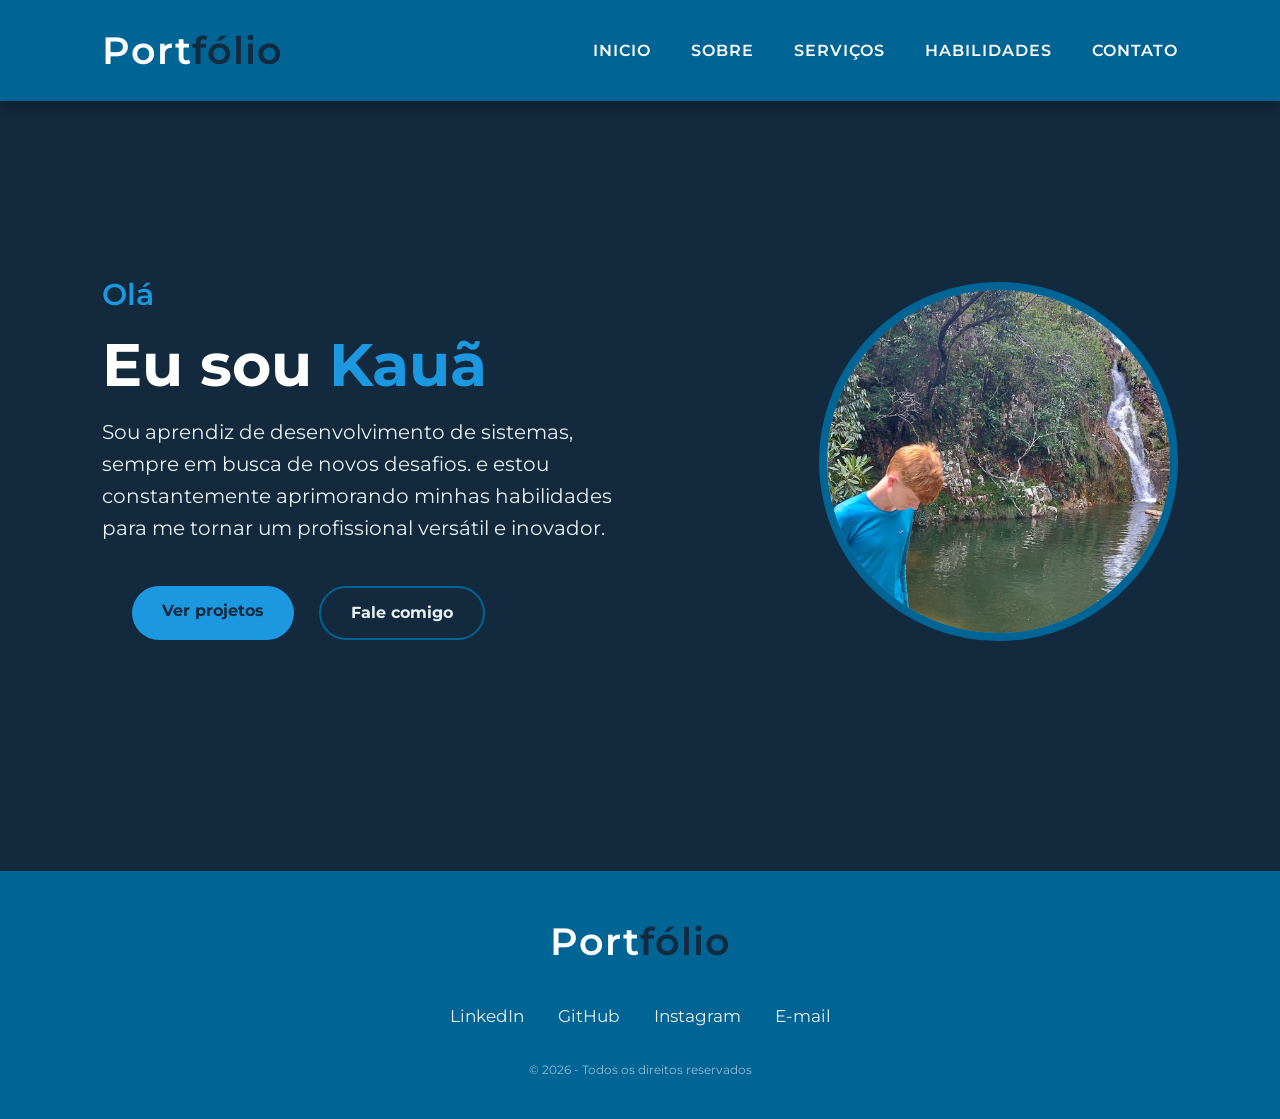
==== index.html @ edb8632c "ok" ====
<!doctype html>
<html lang="en">
  <head>
    <meta charset="UTF-8" />
    <meta name="viewport" content="width=device-width, initial-scale=1.0" />
    <title>Kauã | Portfólio</title>
    <link rel="stylesheet" href="css/StylePortfolio.css" />
    <link rel="stylesheet" href="css/responsivo.css" />
    <link rel="preconnect" href="https://fonts.googleapis.com" />
    <link rel="preconnect" href="https://fonts.gstatic.com" crossorigin />
    <link
      href="https://fonts.googleapis.com/css2?family=Montserrat:ital,wght@0,100..900;1,100..900&display=swap"
      rel="stylesheet"
    />
  </head>
  <body>
    <header>
      <div class="logotipo">Port<span>fólio</span></div>
      <nav>
        <ul>
          <li><a href="PortfolioIndex.html">Inicio</a></li>
          <li><a href="SobreIndex.html">Sobre</a></li>
          <li><a href="ServicoIndex.html">Serviços</a></li>
          <li><a href="HabilidadesIndex.html">Habilidades</a></li>
          <li><a href="ContatoIndex.html">Contato</a></li>
        </ul>
      </nav>
    </header>

    <main class="secao-principal">
      <div class="texto-apresentação">
        <p class="saudacao">Olá</p>
        <h1>Eu sou <span>Kauã</span></h1>
        <p>
          Sou aprendiz de desenvolvimento de sistemas, sempre em busca de novos
          desafios. e estou constantemente aprimorando minhas habilidades para
          me tornar um profissional versátil e inovador.
        </p>

        <div class="grupo-botoes">
          <a href="ServicoIndex.html" class="botao botao-contratar"
            >Ver projetos</a
          >
          <a
            href="https://wa.me/5547999588610?text=Olá,%20Kauã!%20Vi%20seu%20portfólio%20e%20gostaria%20de%20conversar%20sobre%20um%20projeto."
            class="botao botao-trabalho"
            >Fale comigo</a
          >
        </div>
      </div>

      <div class="area-imagem">
        <div class="moldura-circular">
          <img src="img/IMG_20250130_135744.jpg" width="500" />
        </div>
      </div>
    </main>

    <footer>
      <div class="conteudo-rodape">
        <div class="logotipo">Port<span>fólio</span></div>
        <div class="navegação-rodape">
          <a
            href="https://www.linkedin.com/in/kaua-miguel-neuenfeld-5646b4405/"
            target="_blank"
            >LinkedIn</a
          >
          <a href="https://github.com/kauaneuenfeld" target="_blank">GitHub</a>
          <a href="https://www.instagram.com/kauaneuenfeld/" target="_blank"
            >Instagram</a
          >
          <a href="mailto:kauaneuenfeld@gmail.com">E-mail</a>
        </div>
        <p class="direitos-autorais">
          &copy; 2026 - Todos os direitos reservados
        </p>
      </div>
    </footer>
  </body>
</html>
---- css/StylePortfolio.css ----
* {
  font-family: "Montserrat", sans-serif;
  margin: 0;
  padding: 0;
  box-sizing: border-box;
}

body {
  background-color: #13293d;
  color: #ffffff;
  line-height: 1.6;
}

header {
  display: flex;
  justify-content: space-between;
  align-items: center;
  padding: 20px 8%;
  background-color: #006494;
  box-shadow: 0 4px 10px rgba(0, 0, 0, 0.3);
  position: sticky;
  top: 0;
  z-index: 1000;
}

.logotipo {
  font-size: 45px;
  font-weight: 600;
  color: #ffffff;
  letter-spacing: 1px;
}

.logotipo span {
  color: #13293d;
}

nav ul {
  display: flex;
  list-style: none;
}

nav ul li {
  margin-left: 40px;
}

nav ul li a {
  text-decoration: none;
  color: #ffffff;
  font-weight: 600;
  transition: 0.5s;
  text-transform: uppercase;
  letter-spacing: 1px;
}

nav ul li a:hover {
  color: #1b98e0;
}

.secao-principal {
  display: flex;
  align-items: center;
  justify-content: space-between;
  padding: 80px 8%;
  min-height: 80vh;
}

.texto-apresentação {
  max-width: 550px;
}

.texto-apresentação .saudacao {
  color: #1b98e0;
  font-size: 30px;
  font-weight: 600;
  margin-bottom: 10px;
}

.texto-apresentação h1 {
  font-size: 60px;
  margin-bottom: 15px;
}

.texto-apresentação h1 span {
  color: #1b98e0;
}

.texto-apresentação p {
  color: #e8f1f2;
  font-size: 20px;
  margin-bottom: 30px;
}

.grupo-botoes {
  padding: 12px 30px;
  display: flex;
  gap: 25px;
}

.botao {
  padding: 12px 30px;
  border-radius: 50px;
  text-decoration: none;
  font-weight: bold;
  transition: 0.5s;
  display: inline-block;
}

.botao-contratar {
  background-color: #1b98e0;
  color: #13293d;
}

.botao-contratar:hover {
  background-color: #e8f1f2;
}

.botao-trabalho {
  border: 2px solid #006494;
  color: #e8f1f2;
}

.botao-trabalho:hover {
  background-color: #1b98e0;
}

.area-imagem {
  position: relative;
  width: 400px;
  height: 400px;
}

.moldura-circular {
  width: 100%;
  height: 100%;
  background-color: #1b98e0;
  border-radius: 50%;
  overflow: hidden;
  display: flex;
  justify-content: center;
  align-items: flex-end;
  border: 8px solid #006494;
}

.moldura-circular img {
  width: 100%;
  height: 100%;
  object-fit: cover;
}

footer {
  background-color: #006494;
  padding: 40px 8%;
  text-align: center;
  margin-top: 50px;
}

.conteudo-rodape {
  display: flex;
  flex-direction: column;
  align-items: center;
  gap: 15px;
}

.navegação-rodape {
  margin: 15px 0;
}

.navegação-rodape a {
  color: #e8f1f2;
  text-decoration: none;
  margin: 0 15px;
  font-size: 17px;
  transition: 0.5s;
}

.navegação-rodape a:hover {
  color: #1b98e0;
}

.direitos-autorais {
  color: #e8f1f2a1;
  font-size: 12px;
}
---- css/responsivo.css ----
img {
  max-width: 100%;
  height: auto;
  display: block;
}

h1 {
  font-size: clamp(30px, 3.5vw + 1rem, 60px);
  line-height: 1.2;
}

h2 {
  font-size: clamp(22px, 2.5vw + 0.8rem, 38px);
}

p {
  font-size: clamp(15px, 0.8vw + 0.7rem, 20px);
  line-height: 1.6;
}

/* Logotipo fluido */
.logotipo {
  font-size: clamp(26px, 3vw, 45px);
}

.secao-principal {
  gap: clamp(40px, 6vw, 100px);
  padding: clamp(50px, 8vh, 100px) 8%;
  min-height: 80vh;
}

.area-imagem {
  width: clamp(280px, 28vw, 380px);
  height: clamp(280px, 28vw, 380px);
  flex-grow: 0;
}

.moldura-circular {
  width: 100%;
  height: 100%;
}

.moldura-circular img {
  width: 100%;
  height: 100%;
  object-fit: cover;
  object-position: center top;
}

.texto-apresentação {
  flex: 1;
  min-width: 0;
}

@media (max-width: 992px) {
  header {
    flex-direction: column;
    gap: 14px;
    padding: 18px 5%;
    text-align: center;
  }

  nav ul {
    flex-wrap: wrap;
    justify-content: center;
    gap: 10px 18px;
  }

  nav ul li {
    margin-left: 0;
  }

  .secao-principal {
    flex-direction: column-reverse;
    text-align: center;
    padding: 50px 6%;
    gap: 30px;
  }

  .texto-apresentação {
    max-width: 100%;
  }

  .area-imagem {
    width: clamp(220px, 42vw, 300px);
    height: clamp(220px, 42vw, 300px);
    margin: 0 auto;
  }

  .grupo-botoes {
    justify-content: center;
    flex-wrap: wrap;
    padding: 0;
    gap: 15px;
  }

  .navegação-rodape {
    display: flex;
    flex-wrap: wrap;
    justify-content: center;
    gap: 10px;
  }

  .navegação-rodape a {
    margin: 0;
  }
}

@media (max-width: 600px) {
  header {
    padding: 15px 5%;
    gap: 12px;
  }

  nav ul {
    gap: 8px 14px;
  }

  nav ul li a {
    font-size: 13px;
    letter-spacing: 0.5px;
  }

  .secao-principal {
    padding: 35px 5%;
    gap: 25px;
  }

  .area-imagem {
    width: clamp(170px, 58vw, 240px);
    height: clamp(170px, 58vw, 240px);
  }

  .grupo-botoes {
    flex-direction: column;
    align-items: center;
    gap: 12px;
  }

  .botao {
    width: 100%;
    max-width: 260px;
    text-align: center;
  }

  footer {
    padding: 30px 5%;
    margin-top: 30px;
  }

  .navegação-rodape a {
    font-size: 14px;
  }
}

@media (max-width: 380px) {
  nav ul li a {
    font-size: 12px;
  }

  .area-imagem {
    width: 155px;
    height: 155px;
  }

  h1 {
    font-size: 28px;
  }
}
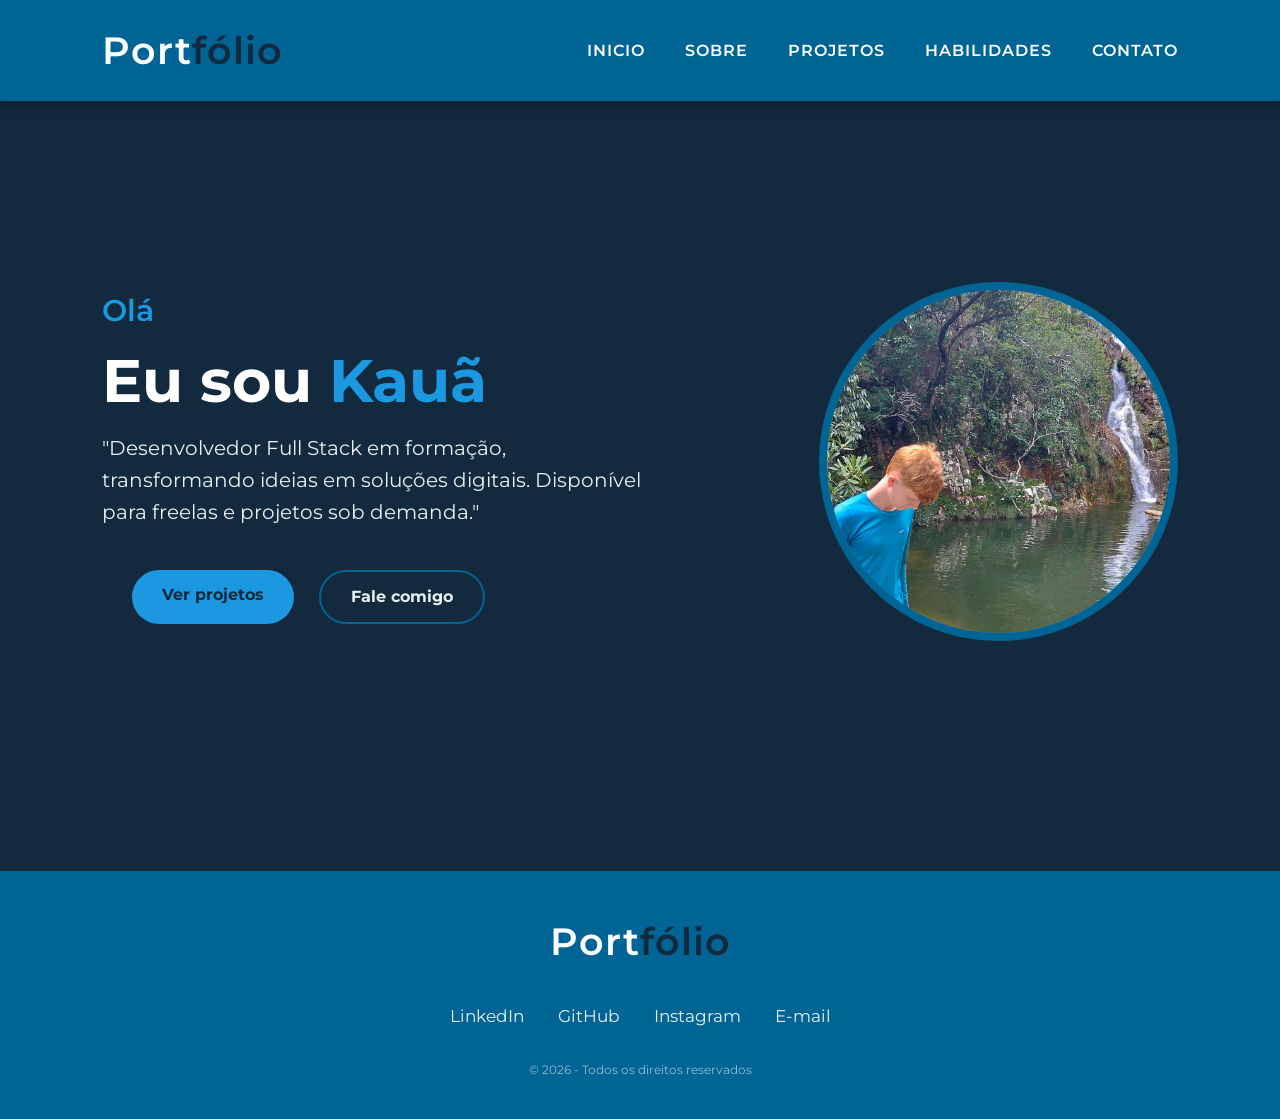
==== commit 2672c05d: "ok" ====
--- a/index.html
+++ b/index.html
@@ -18,9 +18,9 @@
       <div class="logotipo">Port<span>fólio</span></div>
       <nav>
         <ul>
-          <li><a href="PortfolioIndex.html">Inicio</a></li>
+          <li><a href="/PorfolioKauaNeuenfeld/index.html">Inicio</a></li>
           <li><a href="SobreIndex.html">Sobre</a></li>
-          <li><a href="ServicoIndex.html">Serviços</a></li>
+          <li><a href="ServicoIndex.html">Projetos</a></li>
           <li><a href="HabilidadesIndex.html">Habilidades</a></li>
           <li><a href="ContatoIndex.html">Contato</a></li>
         </ul>
@@ -32,9 +32,8 @@
         <p class="saudacao">Olá</p>
         <h1>Eu sou <span>Kauã</span></h1>
         <p>
-          Sou aprendiz de desenvolvimento de sistemas, sempre em busca de novos
-          desafios. e estou constantemente aprimorando minhas habilidades para
-          me tornar um profissional versátil e inovador.
+          "Desenvolvedor Full Stack em formação, transformando ideias em
+          soluções digitais. Disponível para freelas e projetos sob demanda."
         </p>
 
         <div class="grupo-botoes">
--- a/css/responsivo.css
+++ b/css/responsivo.css
@@ -23,6 +23,7 @@
   font-size: clamp(26px, 3vw, 45px);
 }
 
+/* INDEX - secao-principal */
 .secao-principal {
   gap: clamp(40px, 6vw, 100px);
   padding: clamp(50px, 8vh, 100px) 8%;
@@ -52,6 +53,10 @@
   min-width: 0;
 }
 
+.secao-principal:has(.grade-servicos) {
+  padding: clamp(40px, 6vh, 70px) 8%;
+}
+
 @media (max-width: 992px) {
   header {
     flex-direction: column;
@@ -104,6 +109,60 @@
   .navegação-rodape a {
     margin: 0;
   }
+
+  .grade-servicos {
+    flex-wrap: wrap;
+    justify-content: center;
+    gap: 40px;
+  }
+
+  .card-servico {
+    flex: 0 0 calc(50% - 20px);
+    max-width: 280px;
+  }
+
+  .grade-habilidades {
+    flex-direction: column;
+    align-items: center;
+    gap: 40px;
+  }
+
+  .coluna-habilidades {
+    width: 100%;
+    padding: 0 20px;
+  }
+
+  .divisor {
+    width: 80%;
+    height: 2px;
+    min-height: unset;
+    align-self: center;
+  }
+
+  .contato-wrapper {
+    flex-direction: column;
+    align-items: center;
+    gap: 40px;
+  }
+
+  .contato-info {
+    padding-right: 0;
+    width: 100%;
+    max-width: 500px;
+  }
+
+  .contato-divisor {
+    width: 80%;
+    height: 2px;
+    min-height: unset;
+    align-self: center;
+  }
+
+  .contato-form-bloco {
+    padding-left: 0;
+    width: 100%;
+    max-width: 500px;
+  }
 }
 
 @media (max-width: 600px) {
@@ -151,6 +210,54 @@
   .navegação-rodape a {
     font-size: 14px;
   }
+
+  .card-servico {
+    flex: 0 0 100%;
+    max-width: 300px;
+  }
+
+  .card-imagem {
+    width: 180px;
+    height: 180px;
+  }
+
+  .titulo-servicos {
+    font-size: clamp(32px, 8vw, 52px);
+  }
+
+  .secao-Principal {
+    padding: 40px 5%;
+  }
+
+  .titulo-habilidades {
+    font-size: clamp(32px, 8vw, 52px);
+    margin-bottom: 40px;
+  }
+
+  .coluna-habilidades {
+    padding: 0 10px;
+  }
+
+  .coluna-habilidades ul li {
+    font-size: 16px;
+  }
+
+  .secao-contato {
+    padding: 40px 5%;
+  }
+
+  .titulo-contato {
+    font-size: clamp(32px, 8vw, 52px);
+    margin-bottom: 40px;
+  }
+
+  .redes-grid {
+    grid-template-columns: 1fr 1fr;
+  }
+
+  .botao-enviar {
+    width: 100%;
+  }
 }
 
 @media (max-width: 380px) {
@@ -166,4 +273,13 @@
   h1 {
     font-size: 28px;
   }
-}
+
+  .card-imagem {
+    width: 150px;
+    height: 150px;
+  }
+
+  .redes-grid {
+    grid-template-columns: 1fr;
+  }
+}
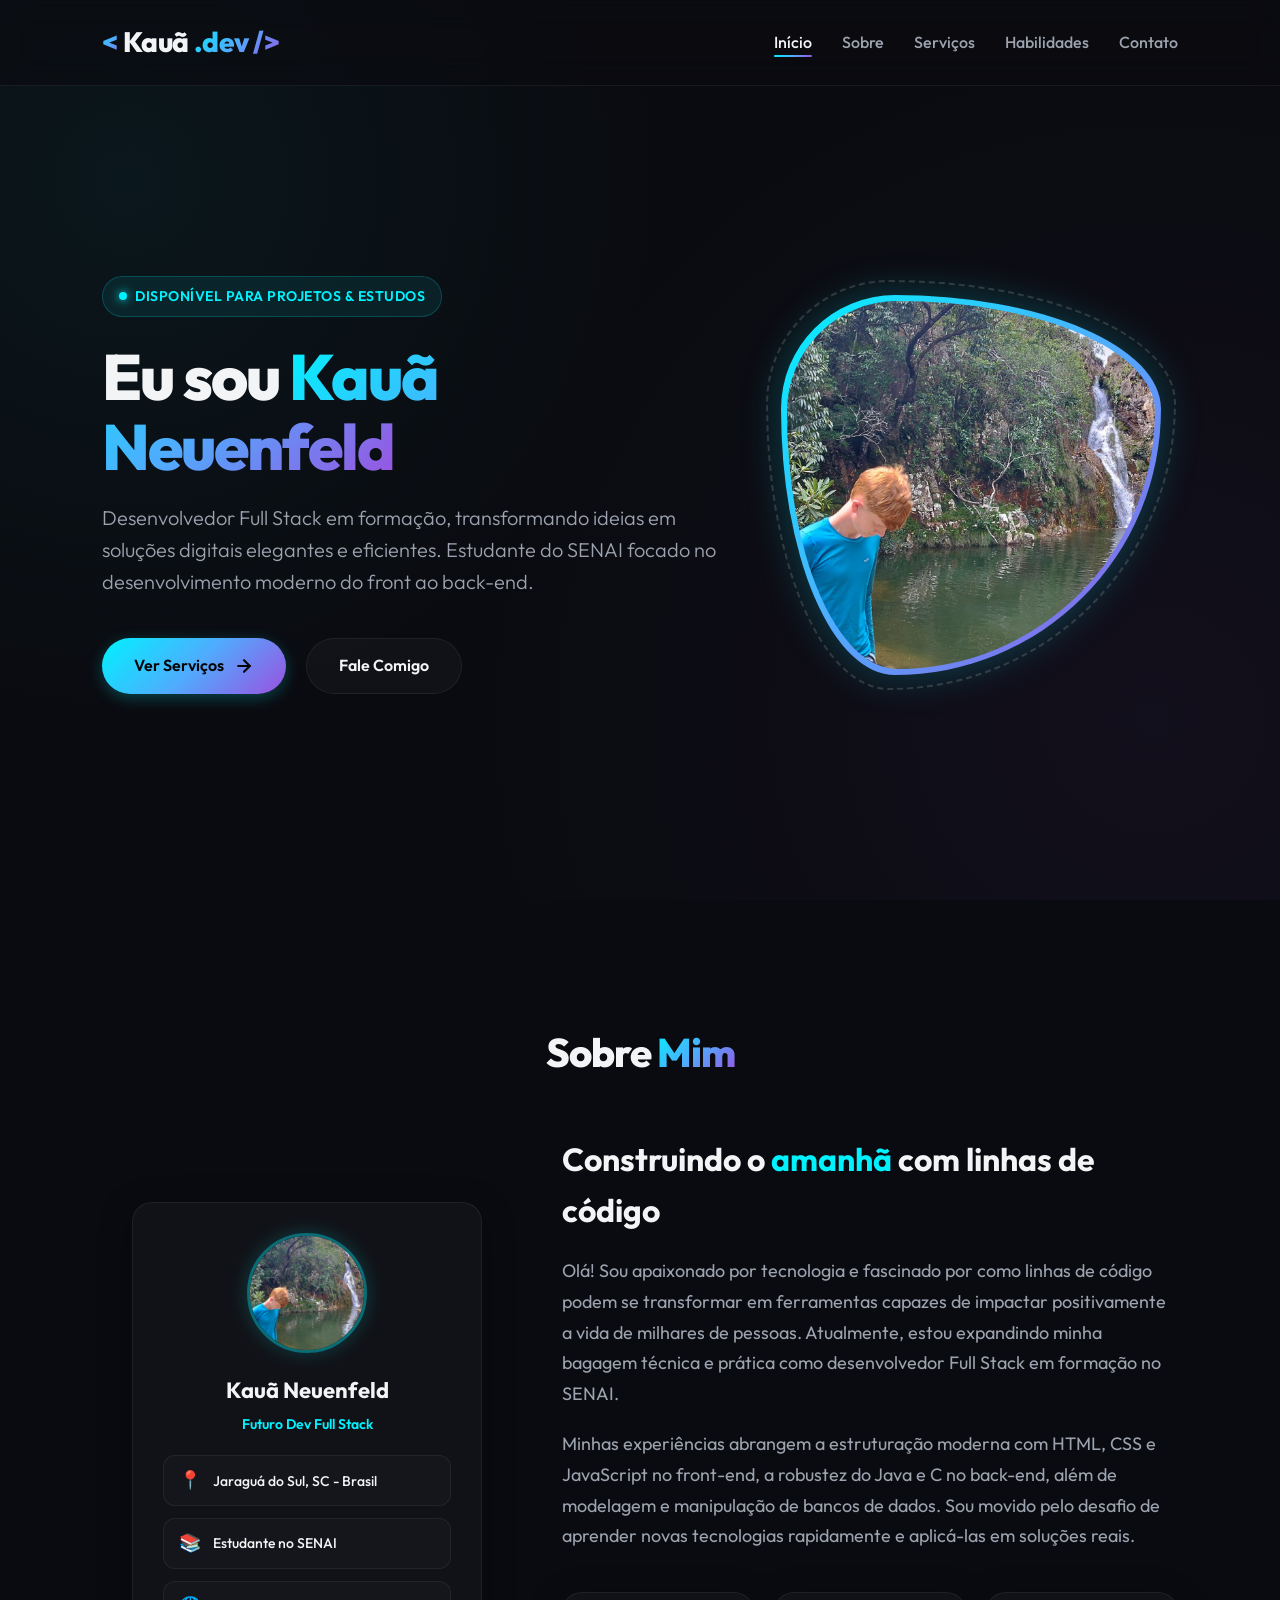
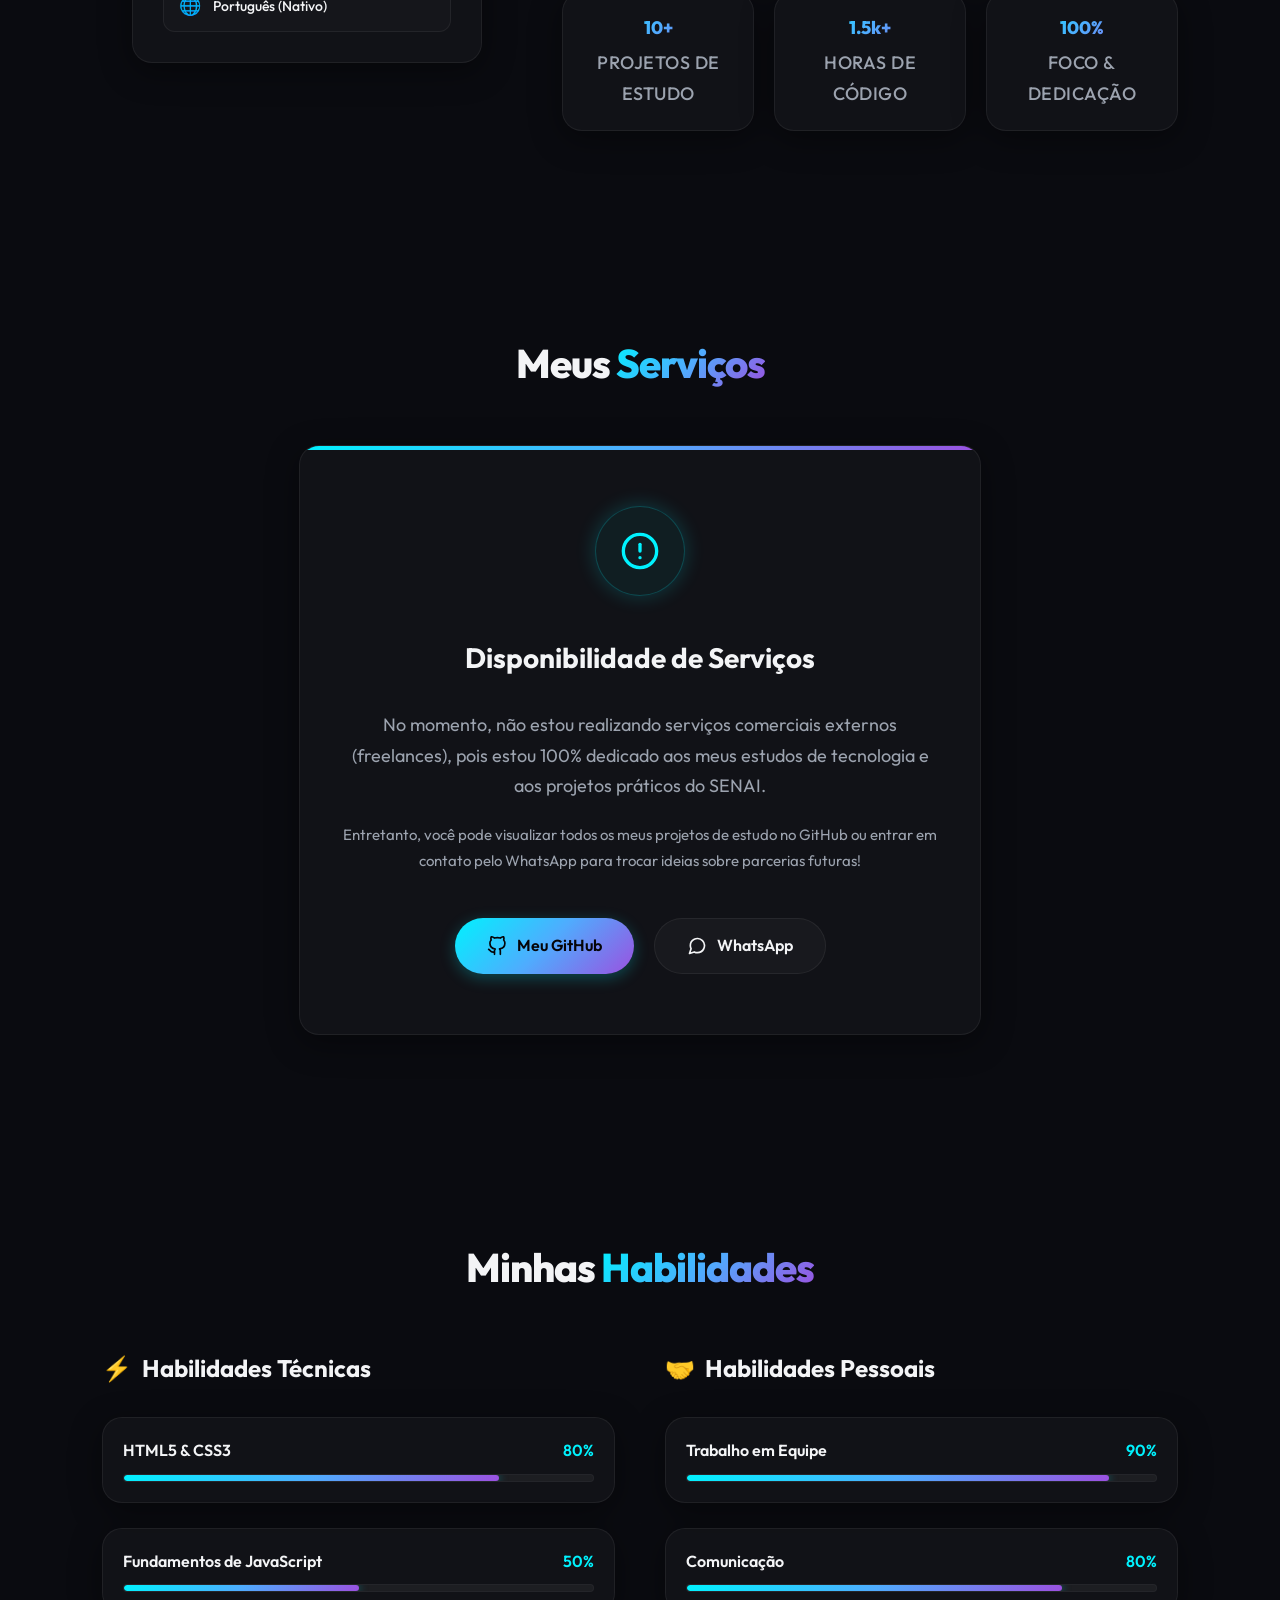
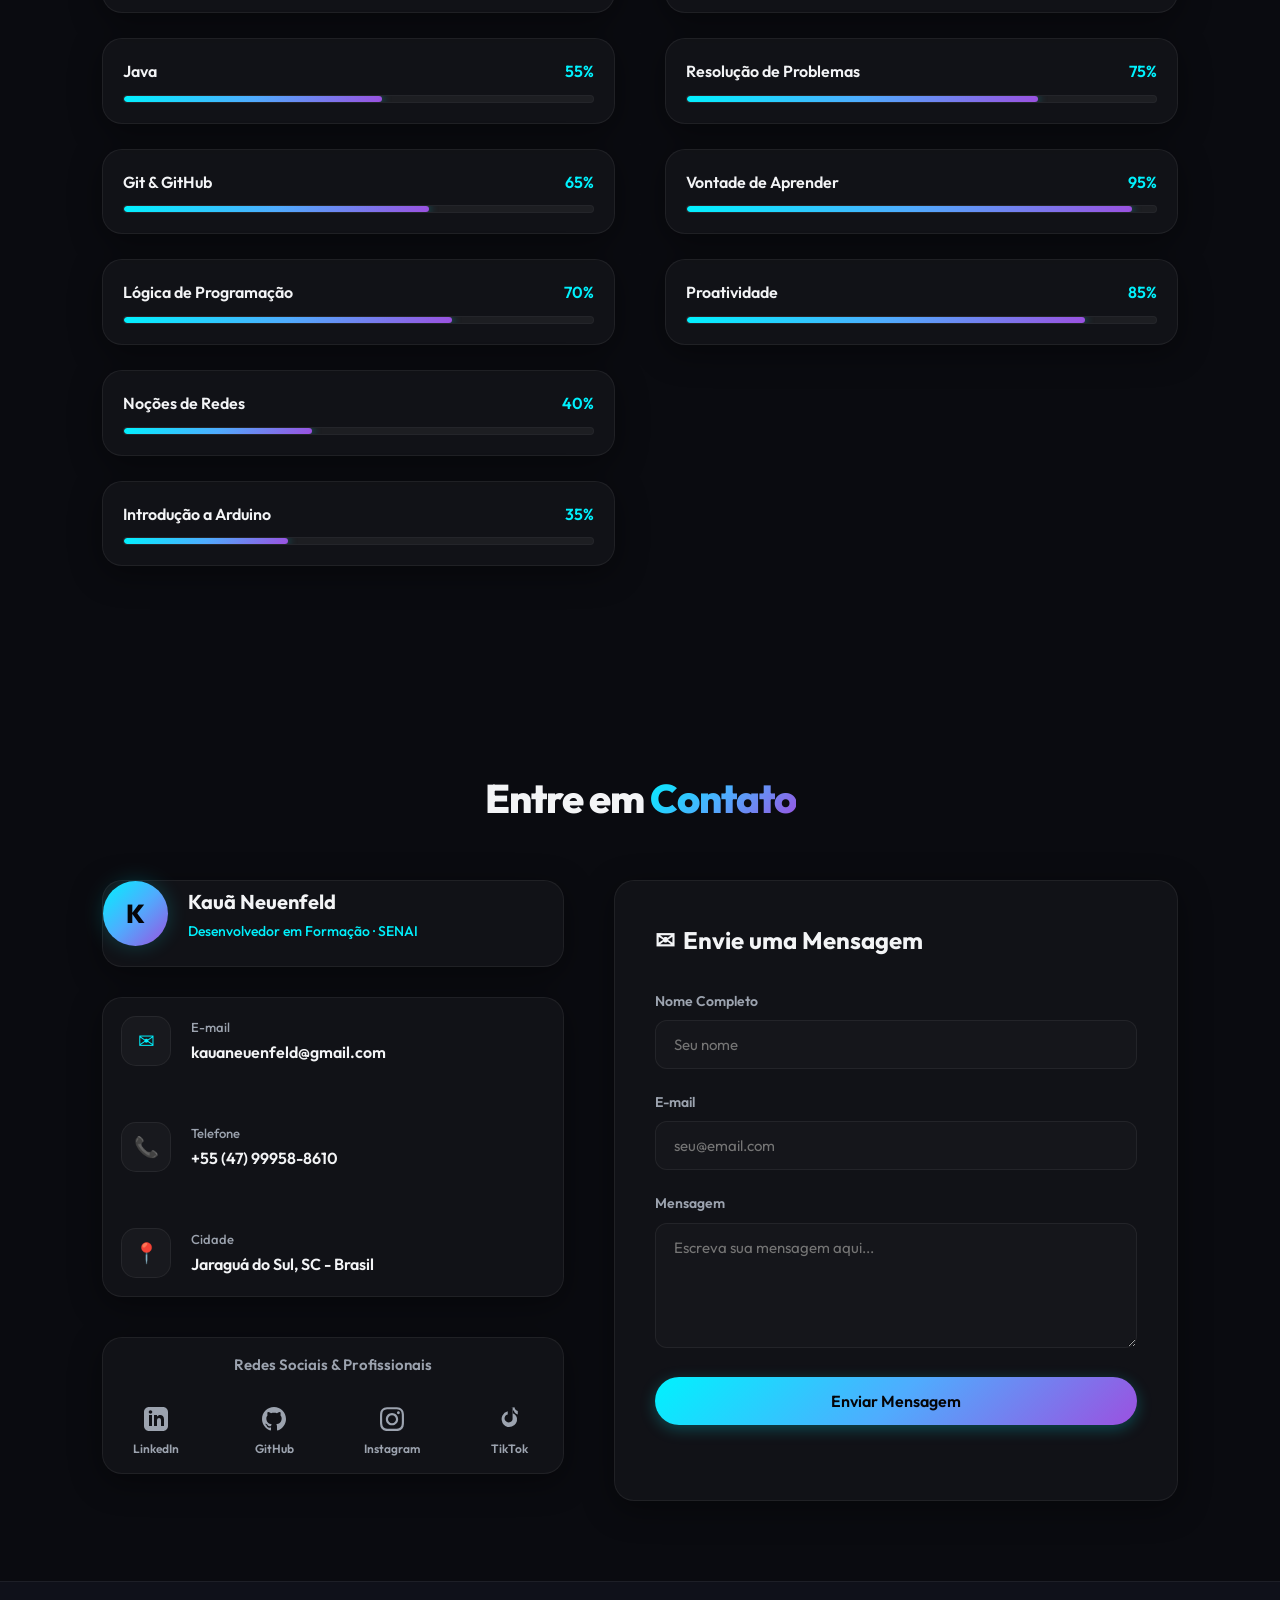
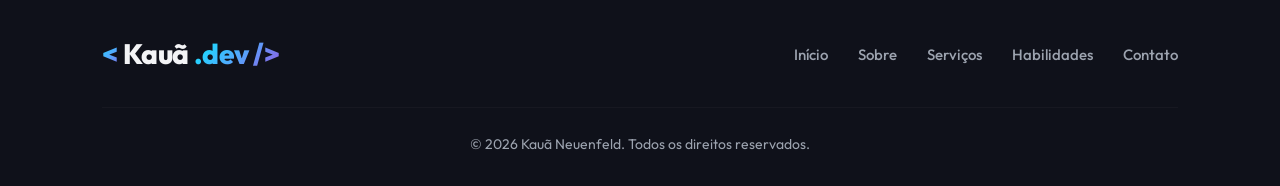
==== commit 3acac99b: "Meu portfolio" ====
--- a/index.html
+++ b/index.html
@@ -1,79 +1,597 @@
 <!doctype html>
-<html lang="en">
+<html lang="pt-BR">
   <head>
     <meta charset="UTF-8" />
     <meta name="viewport" content="width=device-width, initial-scale=1.0" />
-    <title>Kauã | Portfólio</title>
-    <link rel="stylesheet" href="css/StylePortfolio.css" />
-    <link rel="stylesheet" href="css/responsivo.css" />
-    <link rel="preconnect" href="https://fonts.googleapis.com" />
-    <link rel="preconnect" href="https://fonts.gstatic.com" crossorigin />
-    <link
-      href="https://fonts.googleapis.com/css2?family=Montserrat:ital,wght@0,100..900;1,100..900&display=swap"
-      rel="stylesheet"
-    />
+    
+    <!-- SEO Meta Tags -->
+    <title>Kauã Neuenfeld | Portfólio Profissional</title>
+    <meta name="description" content="Portfólio profissional de Kauã Neuenfeld, Desenvolvedor Full Stack em formação. Conheça minhas habilidades, projetos acadêmicos e entre em contato para parcerias." />
+    <meta name="keywords" content="Kauã Neuenfeld, Portfólio, Desenvolvedor Full Stack, Dev Java, HTML CSS, Programador, SENAI, Jaraguá do Sul" />
+    <meta name="author" content="Kauã Neuenfeld" />
+    
+    <!-- Favicon (Fallback to letter-avatar) -->
+    <link rel="icon" href="data:image/svg+xml,<svg xmlns=%22http://www.w3.org/2000/svg%22 viewBox=%220 0 100 100%22><text y=%22.9em%22 font-size=%2290%22>⚡</text></svg>">
+    
+    <!-- Stylesheets -->
+    <link rel="stylesheet" href="css/style.css" />
   </head>
   <body>
-    <header>
-      <div class="logotipo">Port<span>fólio</span></div>
-      <nav>
+    <!-- Header / Navigation -->
+    <header id="site-header">
+      <a href="#inicio" class="logotipo" id="nav-logo">
+        <span>&lt;</span>Kauã<span>.dev /&gt;</span>
+      </a>
+      
+      <!-- Mobile Toggle -->
+      <div class="menu-toggle" id="mobile-toggle" aria-label="Abrir menu de navegação">
+        <span></span>
+        <span></span>
+        <span></span>
+      </div>
+      
+      <nav id="site-nav">
         <ul>
-          <li><a href="/PorfolioKauaNeuenfeld/index.html">Inicio</a></li>
-          <li><a href="SobreIndex.html">Sobre</a></li>
-          <li><a href="ServicoIndex.html">Projetos</a></li>
-          <li><a href="HabilidadesIndex.html">Habilidades</a></li>
-          <li><a href="ContatoIndex.html">Contato</a></li>
+          <li><a href="#inicio" class="nav-link active">Início</a></li>
+          <li><a href="#sobre" class="nav-link">Sobre</a></li>
+          <li><a href="#servicos" class="nav-link">Serviços</a></li>
+          <li><a href="#habilidades" class="nav-link">Habilidades</a></li>
+          <li><a href="#contato" class="nav-link">Contato</a></li>
         </ul>
       </nav>
     </header>
 
-    <main class="secao-principal">
-      <div class="texto-apresentação">
-        <p class="saudacao">Olá</p>
-        <h1>Eu sou <span>Kauã</span></h1>
-        <p>
-          "Desenvolvedor Full Stack em formação, transformando ideias em
-          soluções digitais. Disponível para freelas e projetos sob demanda."
-        </p>
-
-        <div class="grupo-botoes">
-          <a href="ServicoIndex.html" class="botao botao-contratar"
-            >Ver projetos</a
-          >
-          <a
-            href="https://wa.me/5547999588610?text=Olá,%20Kauã!%20Vi%20seu%20portfólio%20e%20gostaria%20de%20conversar%20sobre%20um%20projeto."
-            class="botao botao-trabalho"
-            >Fale comigo</a
-          >
+    <main>
+      <!-- Hero Section (#inicio) -->
+      <section id="inicio">
+        <div class="hero-text reveal">
+          <div class="welcome-tag">
+            <span class="pulse-dot"></span>
+            Disponível para Projetos & Estudos
+          </div>
+          <h1>Eu sou <span>Kauã Neuenfeld</span></h1>
+          <p>
+            Desenvolvedor Full Stack em formação, transformando ideias em soluções digitais elegantes e eficientes. Estudante do SENAI focado no desenvolvimento moderno do front ao back-end.
+          </p>
+          <div class="btn-group">
+            <a href="#servicos" class="btn btn-primary" id="hero-btn-services">
+              Ver Serviços
+              <svg xmlns="http://www.w3.org/2000/svg" width="20" height="20" viewBox="0 0 24 24" fill="none" stroke="currentColor" stroke-width="2.5" stroke-linecap="round" stroke-linejoin="round"><line x1="5" y1="12" x2="19" y2="12"></line><polyline points="12 5 19 12 12 19"></polyline></svg>
+            </a>
+            <a href="#contato" class="btn btn-secondary" id="hero-btn-contact">Fale Comigo</a>
+          </div>
+        </div>
+
+        <div class="hero-image-wrapper reveal">
+          <div class="hero-image-glow">
+            <div class="hero-image-container">
+              <img src="img/IMG_20250130_135744.jpg" alt="Foto de perfil de Kauã Neuenfeld" id="hero-profile-img" />
+            </div>
+          </div>
+        </div>
+      </section>
+
+      <!-- About Section (#sobre) -->
+      <section id="sobre" class="reveal">
+        <h2 class="section-title">Sobre <span>Mim</span></h2>
+        
+        <div class="about-grid">
+          <div class="about-graphics">
+            <div class="glass-card about-card">
+              <div class="avatar-circle">
+                <img src="img/IMG_20250130_135744.jpg" alt="Kauã Neuenfeld avatar" />
+              </div>
+              <h3>Kauã Neuenfeld</h3>
+              <p>Futuro Dev Full Stack</p>
+              
+              <div class="about-info-tags">
+                <div class="about-tag-item">
+                  <span class="icon">📍</span>
+                  <span class="text">Jaraguá do Sul, SC - Brasil</span>
+                </div>
+                <div class="about-tag-item">
+                  <span class="icon">📚</span>
+                  <span class="text">Estudante no SENAI</span>
+                </div>
+                <div class="about-tag-item">
+                  <span class="icon">🌐</span>
+                  <span class="text">Português (Nativo)</span>
+                </div>
+              </div>
+            </div>
+          </div>
+          
+          <div class="about-description">
+            <h2>Construindo o <span>amanhã</span> com linhas de código</h2>
+            <p>
+              Olá! Sou apaixonado por tecnologia e fascinado por como linhas de código podem se transformar em ferramentas capazes de impactar positivamente a vida de milhares de pessoas. Atualmente, estou expandindo minha bagagem técnica e prática como desenvolvedor Full Stack em formação no SENAI.
+            </p>
+            <p>
+              Minhas experiências abrangem a estruturação moderna com HTML, CSS e JavaScript no front-end, a robustez do Java e C no back-end, além de modelagem e manipulação de bancos de dados. Sou movido pelo desafio de aprender novas tecnologias rapidamente e aplicá-las em soluções reais.
+            </p>
+            
+            <div class="about-stats">
+              <div class="glass-card stat-item">
+                <p class="stat-number">10+</p>
+                <p class="stat-label">Projetos de Estudo</p>
+              </div>
+              <div class="glass-card stat-item">
+                <p class="stat-number">1.5k+</p>
+                <p class="stat-label">Horas de Código</p>
+              </div>
+              <div class="glass-card stat-item">
+                <p class="stat-number">100%</p>
+                <p class="stat-label">Foco & Dedicação</p>
+              </div>
+            </div>
+          </div>
+        </div>
+      </section>
+
+      <!-- Services Section (#servicos) -->
+      <section id="servicos" class="reveal">
+        <h2 class="section-title">Meus <span>Serviços</span></h2>
+        
+        <div class="services-container">
+          <div class="glass-card services-box">
+            <div class="services-icon-container">
+              <svg xmlns="http://www.w3.org/2000/svg" width="40" height="40" viewBox="0 0 24 24" fill="none" stroke="currentColor" stroke-width="2" stroke-linecap="round" stroke-linejoin="round">
+                <circle cx="12" cy="12" r="10"></circle>
+                <line x1="12" y1="8" x2="12" y2="12"></line>
+                <line x1="12" y1="16" x2="12.01" y2="16"></line>
+              </svg>
+            </div>
+            <h3>Disponibilidade de Serviços</h3>
+            <p>
+              No momento, não estou realizando serviços comerciais externos (freelances), pois estou 100% dedicado aos meus estudos de tecnologia e aos projetos práticos do SENAI.
+            </p>
+            <p style="font-size: 15px; margin-top: -10px;">
+              Entretanto, você pode visualizar todos os meus projetos de estudo no GitHub ou entrar em contato pelo WhatsApp para trocar ideias sobre parcerias futuras!
+            </p>
+            <div class="btn-group">
+              <a href="https://github.com/kauaneuenfeld" target="_blank" class="btn btn-primary" id="services-btn-git">
+                <svg xmlns="http://www.w3.org/2000/svg" width="20" height="20" viewBox="0 0 24 24" fill="none" stroke="currentColor" stroke-width="2" stroke-linecap="round" stroke-linejoin="round"><path d="M9 19c-5 1.5-5-2.5-7-3m14 6v-3.87a3.37 3.37 0 0 0-.94-2.61c3.14-.35 6.44-1.54 6.44-7A5.44 5.44 0 0 0 20 4.77 5.07 5.07 0 0 0 19.91 1S18.73.65 16 2.48a13.38 13.38 0 0 0-7 0C6.27.65 5.09 1 5.09 1A5.07 5.07 0 0 0 5 4.77a5.44 5.44 0 0 0-1.5 3.78c0 5.42 3.3 6.61 6.44 7A3.37 3.37 0 0 0 9 18.13V22"></path></svg>
+                Meu GitHub
+              </a>
+              <a href="https://wa.me/5547999588610?text=Olá,%20Kauã!%20Vi%20seu%20portfólio%20e%20gostaria%20de%20conversar." target="_blank" class="btn btn-secondary" id="services-btn-whats">
+                <svg xmlns="http://www.w3.org/2000/svg" width="20" height="20" viewBox="0 0 24 24" fill="none" stroke="currentColor" stroke-width="2" stroke-linecap="round" stroke-linejoin="round"><path d="M21 11.5a8.38 8.38 0 0 1-.9 3.8 8.5 8.5 0 0 1-7.6 4.7 8.38 8.38 0 0 1-3.8-.9L3 21l1.9-5.7a8.38 8.38 0 0 1-.9-3.8 8.5 8.5 0 0 1 4.7-7.6 8.38 8.38 0 0 1 3.8-.9h.5a8.48 8.48 0 0 1 8 8v.5z"></path></svg>
+                WhatsApp
+              </a>
+            </div>
+          </div>
+        </div>
+      </section>
+
+      <!-- Skills Section (#habilidades) -->
+      <section id="habilidades" class="reveal">
+        <h2 class="section-title">Minhas <span>Habilidades</span></h2>
+        
+        <div class="skills-grid">
+          <!-- Technical Skills -->
+          <div class="skills-column">
+            <h3><span>⚡</span> Habilidades Técnicas</h3>
+            <div class="skills-list">
+              <!-- Skill Item -->
+              <div class="glass-card skill-card">
+                <div class="skill-info">
+                  <span class="skill-name">HTML5 &amp; CSS3</span>
+                  <span class="skill-pct">80%</span>
+                </div>
+                <div class="skill-bar-track">
+                  <div class="skill-bar-fill" data-width="80"></div>
+                </div>
+              </div>
+              
+              <!-- Skill Item -->
+              <div class="glass-card skill-card">
+                <div class="skill-info">
+                  <span class="skill-name">Fundamentos de JavaScript</span>
+                  <span class="skill-pct">50%</span>
+                </div>
+                <div class="skill-bar-track">
+                  <div class="skill-bar-fill" data-width="50"></div>
+                </div>
+              </div>
+
+              <!-- Skill Item -->
+              <div class="glass-card skill-card">
+                <div class="skill-info">
+                  <span class="skill-name">Java</span>
+                  <span class="skill-pct">55%</span>
+                </div>
+                <div class="skill-bar-track">
+                  <div class="skill-bar-fill" data-width="55"></div>
+                </div>
+              </div>
+
+              <!-- Skill Item -->
+              <div class="glass-card skill-card">
+                <div class="skill-info">
+                  <span class="skill-name">Git &amp; GitHub</span>
+                  <span class="skill-pct">65%</span>
+                </div>
+                <div class="skill-bar-track">
+                  <div class="skill-bar-fill" data-width="65"></div>
+                </div>
+              </div>
+
+              <!-- Skill Item -->
+              <div class="glass-card skill-card">
+                <div class="skill-info">
+                  <span class="skill-name">Lógica de Programação</span>
+                  <span class="skill-pct">70%</span>
+                </div>
+                <div class="skill-bar-track">
+                  <div class="skill-bar-fill" data-width="70"></div>
+                </div>
+              </div>
+
+              <!-- Skill Item -->
+              <div class="glass-card skill-card">
+                <div class="skill-info">
+                  <span class="skill-name">Noções de Redes</span>
+                  <span class="skill-pct">40%</span>
+                </div>
+                <div class="skill-bar-track">
+                  <div class="skill-bar-fill" data-width="40"></div>
+                </div>
+              </div>
+
+              <!-- Skill Item -->
+              <div class="glass-card skill-card">
+                <div class="skill-info">
+                  <span class="skill-name">Introdução a Arduino</span>
+                  <span class="skill-pct">35%</span>
+                </div>
+                <div class="skill-bar-track">
+                  <div class="skill-bar-fill" data-width="35"></div>
+                </div>
+              </div>
+            </div>
+          </div>
+
+          <!-- Personal Skills -->
+          <div class="skills-column">
+            <h3><span>🤝</span> Habilidades Pessoais</h3>
+            <div class="skills-list">
+              <!-- Skill Item -->
+              <div class="glass-card skill-card">
+                <div class="skill-info">
+                  <span class="skill-name">Trabalho em Equipe</span>
+                  <span class="skill-pct">90%</span>
+                </div>
+                <div class="skill-bar-track">
+                  <div class="skill-bar-fill" data-width="90"></div>
+                </div>
+              </div>
+
+              <!-- Skill Item -->
+              <div class="glass-card skill-card">
+                <div class="skill-info">
+                  <span class="skill-name">Comunicação</span>
+                  <span class="skill-pct">80%</span>
+                </div>
+                <div class="skill-bar-track">
+                  <div class="skill-bar-fill" data-width="80"></div>
+                </div>
+              </div>
+
+              <!-- Skill Item -->
+              <div class="glass-card skill-card">
+                <div class="skill-info">
+                  <span class="skill-name">Resolução de Problemas</span>
+                  <span class="skill-pct">75%</span>
+                </div>
+                <div class="skill-bar-track">
+                  <div class="skill-bar-fill" data-width="75"></div>
+                </div>
+              </div>
+
+              <!-- Skill Item -->
+              <div class="glass-card skill-card">
+                <div class="skill-info">
+                  <span class="skill-name">Vontade de Aprender</span>
+                  <span class="skill-pct">95%</span>
+                </div>
+                <div class="skill-bar-track">
+                  <div class="skill-bar-fill" data-width="95"></div>
+                </div>
+              </div>
+
+              <!-- Skill Item -->
+              <div class="glass-card skill-card">
+                <div class="skill-info">
+                  <span class="skill-name">Proatividade</span>
+                  <span class="skill-pct">85%</span>
+                </div>
+                <div class="skill-bar-track">
+                  <div class="skill-bar-fill" data-width="85"></div>
+                </div>
+              </div>
+            </div>
+          </div>
+        </div>
+      </section>
+
+      <!-- Contact Section (#contato) -->
+      <section id="contato" class="reveal">
+        <h2 class="section-title">Entre em <span>Contato</span></h2>
+        
+        <div class="contact-wrapper">
+          <!-- Info Panel -->
+          <div class="contact-info-panel">
+            <div class="glass-card contact-card-header">
+              <div class="contact-avatar">K</div>
+              <div class="contact-user-details">
+                <h4>Kauã Neuenfeld</h4>
+                <p>Desenvolvedor em Formação · SENAI</p>
+              </div>
+            </div>
+            
+            <div class="glass-card contact-channels">
+              <div class="channel-item">
+                <div class="channel-icon">✉</div>
+                <div class="channel-content">
+                  <p class="label">E-mail</p>
+                  <a href="mailto:kauaneuenfeld@gmail.com" id="contact-email-link">kauaneuenfeld@gmail.com</a>
+                </div>
+              </div>
+
+              <div class="channel-item">
+                <div class="channel-icon">📞</div>
+                <div class="channel-content">
+                  <p class="label">Telefone</p>
+                  <p class="val">+55 (47) 99958-8610</p>
+                </div>
+              </div>
+
+              <div class="channel-item">
+                <div class="channel-icon">📍</div>
+                <div class="channel-content">
+                  <p class="label">Cidade</p>
+                  <p class="val">Jaraguá do Sul, SC - Brasil</p>
+                </div>
+              </div>
+            </div>
+
+            <!-- Social block -->
+            <div class="glass-card social-grid">
+              <p style="text-align: center; margin-top: 15px;">Redes Sociais & Profissionais</p>
+              <div class="social-links">
+                <a href="https://www.linkedin.com/in/kaua-miguel-neuenfeld-5646b4405/" target="_blank" class="social-card" id="social-linkedin">
+                  <svg viewBox="0 0 24 24"><path d="M19 0h-14c-2.761 0-5 2.239-5 5v14c0 2.761 2.239 5 5 5h14c2.762 0 5-2.239 5-5v-14c0-2.761-2.238-5-5-5zm-11 19h-3v-11h3v11zm-1.5-12.268c-.966 0-1.75-.779-1.75-1.75s.784-1.75 1.75-1.75 1.75.779 1.75 1.75-.784 1.75-1.75 1.75zm13.5 12.268h-3v-5.604c0-3.368-4-3.113-4 0v5.604h-3v-11h3v1.765c1.396-2.586 7-2.777 7 2.476v6.759z"/></svg>
+                  <span>LinkedIn</span>
+                </a>
+                
+                <a href="https://github.com/kauaneuenfeld" target="_blank" class="social-card" id="social-github">
+                  <svg viewBox="0 0 24 24"><path d="M12 0c-6.626 0-12 5.373-12 12 0 5.302 3.438 9.8 8.207 11.387.599.111.793-.261.793-.577v-2.234c-3.338.726-4.033-1.416-4.033-1.416-.546-1.387-1.333-1.756-1.333-1.756-1.089-.745.083-.729.083-.729 1.205.084 1.839 1.237 1.839 1.237 1.07 1.834 2.807 1.304 3.492.997.107-.775.418-1.305.762-1.604-2.665-.305-5.467-1.334-5.467-5.931 0-1.311.469-2.381 1.236-3.221-.124-.303-.535-1.524.117-3.176 0 0 1.008-.322 3.301 1.23.957-.266 1.983-.399 3.003-.404 1.02.005 2.047.138 3.006.404 2.291-1.552 3.297-1.23 3.297-1.23.653 1.653.242 2.874.118 3.176.77.84 1.235 1.911 1.235 3.221 0 4.609-2.807 5.624-5.479 5.921.43.372.823 1.102.823 2.222v3.293c0 .319.192.694.801.576 4.765-1.589 8.199-6.086 8.199-11.386 0-6.627-5.373-12-12-12z"/></svg>
+                  <span>GitHub</span>
+                </a>
+
+                <a href="https://www.instagram.com/kauaneuenfeld/" target="_blank" class="social-card" id="social-instagram">
+                  <svg viewBox="0 0 24 24"><path d="M12 2.163c3.204 0 3.584.012 4.85.07 3.252.148 4.771 1.691 4.919 4.919.058 1.265.069 1.645.069 4.849 0 3.205-.012 3.584-.069 4.849-.149 3.225-1.664 4.771-4.919 4.919-1.266.058-1.644.07-4.85.07-3.204 0-3.584-.012-4.849-.07-3.26-.149-4.771-1.699-4.919-4.92-.058-1.265-.07-1.644-.07-4.849 0-3.204.013-3.583.07-4.849.149-3.227 1.664-4.771 4.919-4.919 1.266-.057 1.645-.069 4.849-.069zm0-2c-3.259 0-3.667.014-4.947.072-4.358.2-6.78 2.618-6.98 6.98-.059 1.281-.073 1.689-.073 4.948 0 3.259.014 3.668.072 4.948.2 4.358 2.618 6.78 6.98 6.98 1.281.058 1.689.072 4.948.072 3.259 0 3.668-.014 4.948-.072 4.354-.2 6.782-2.618 6.979-6.98.059-1.28.073-1.689.073-4.948 0-3.259-.014-3.667-.072-4.947-.196-4.354-2.617-6.78-6.979-6.98-1.281-.059-1.69-.073-4.949-.073zm0 5.838c-3.403 0-6.162 2.759-6.162 6.162s2.759 6.163 6.162 6.163 6.162-2.759 6.162-6.163c0-3.403-2.759-6.162-6.162-6.162zm0 10.162c-2.209 0-4-1.79-4-4 0-2.209 1.791-4 4-4s4 1.791 4 4c0 2.21-1.791 4-4 4zm6.406-11.845c-.796 0-1.441.645-1.441 1.44s.645 1.44 1.441 1.44c.795 0 1.439-.645 1.439-1.44s-.644-1.44-1.439-1.44z"/></svg>
+                  <span>Instagram</span>
+                </a>
+
+                <a href="https://www.tiktok.com/@cenoouraa" target="_blank" class="social-card" id="social-tiktok">
+                  <svg viewBox="0 0 24 24"><path d="M12.525.02c1.31.02 2.61.1 3.86.31v3.52c-.68-.17-1.39-.27-2.12-.29-.02.93-.01 1.87-.01 2.8 1.15.2 2.23.75 3.08 1.57.85.83 1.42 1.9 1.63 3.07a7.712 7.712 0 0 1-5.11 8.58c-1.39.46-2.88.58-4.32.34a7.77 7.77 0 0 1-5.74-6.31c-.34-1.71-.12-3.48.65-5.04a7.86 7.86 0 0 1 5.3-4.36V7.47c-.64.12-1.25.4-1.77.82s-.92.96-1.16 1.59c-.25.64-.32 1.34-.21 2.03.11.69.4 1.33.84 1.85a4.29 4.29 0 0 0 5.41.97c.56-.31 1.02-.78 1.33-1.34.3-.57.44-1.22.4-1.87.01-3.66.01-7.32.01-10.98.66-.02 1.32-.01 1.98-.02.09.84.45 1.63 1.03 2.24.58.62 1.35 1.05 2.19 1.25v3.42c-.89-.19-1.71-.62-2.39-1.23-.67-.62-1.18-1.41-1.46-2.29-.02-1.2-.02-2.39-.02-3.59h-.02z"/></svg>
+                  <span>TikTok</span>
+                </a>
+              </div>
+            </div>
+          </div>
+
+          <!-- Form Panel -->
+          <div class="glass-card contact-form-panel">
+            <h3><span>✉</span> Envie uma Mensagem</h3>
+            <form id="form-contato" action="https://formspree.io/f/mbdbdyvn" method="POST" onsubmit="enviarForm(event)">
+              <div class="form-group">
+                <label for="nome">Nome Completo</label>
+                <input type="text" id="nome" name="nome" class="form-input" placeholder="Seu nome" required />
+              </div>
+
+              <div class="form-group">
+                <label for="email">E-mail</label>
+                <input type="email" id="email" name="email" class="form-input" placeholder="seu@email.com" required />
+              </div>
+
+              <div class="form-group">
+                <label for="mensagem">Mensagem</label>
+                <textarea id="mensagem" name="mensagem" class="form-input" rows="5" placeholder="Escreva sua mensagem aqui..." required></textarea>
+              </div>
+
+              <button type="submit" class="btn btn-primary" id="btn-enviar" style="width: 100%;">
+                Enviar Mensagem
+              </button>
+              
+              <p class="form-feedback" id="feedback"></p>
+            </form>
+          </div>
+        </div>
+      </section>
+    </main>
+
+    <!-- Footer -->
+    <footer>
+      <div class="footer-content">
+        <a href="#inicio" class="logotipo">
+          <span>&lt;</span>Kauã<span>.dev /&gt;</span>
+        </a>
+        <div class="footer-links">
+          <a href="#inicio">Início</a>
+          <a href="#sobre">Sobre</a>
+          <a href="#servicos">Serviços</a>
+          <a href="#habilidades">Habilidades</a>
+          <a href="#contato">Contato</a>
         </div>
       </div>
-
-      <div class="area-imagem">
-        <div class="moldura-circular">
-          <img src="img/IMG_20250130_135744.jpg" width="500" />
-        </div>
-      </div>
-    </main>
-
-    <footer>
-      <div class="conteudo-rodape">
-        <div class="logotipo">Port<span>fólio</span></div>
-        <div class="navegação-rodape">
-          <a
-            href="https://www.linkedin.com/in/kaua-miguel-neuenfeld-5646b4405/"
-            target="_blank"
-            >LinkedIn</a
-          >
-          <a href="https://github.com/kauaneuenfeld" target="_blank">GitHub</a>
-          <a href="https://www.instagram.com/kauaneuenfeld/" target="_blank"
-            >Instagram</a
-          >
-          <a href="mailto:kauaneuenfeld@gmail.com">E-mail</a>
-        </div>
-        <p class="direitos-autorais">
-          &copy; 2026 - Todos os direitos reservados
-        </p>
-      </div>
+      <p class="copyright">
+        &copy; 2026 Kauã Neuenfeld. Todos os direitos reservados.
+      </p>
     </footer>
+
+    <!-- Main JavaScript Logic -->
+    <script>
+      // Header scroll state change
+      const header = document.getElementById('site-header');
+      window.addEventListener('scroll', () => {
+        if (window.scrollY > 50) {
+          header.classList.add('scrolled');
+        } else {
+          header.classList.remove('scrolled');
+        }
+      });
+
+      // Mobile Menu functionality
+      const mobileToggle = document.getElementById('mobile-toggle');
+      const siteNav = document.getElementById('site-nav').querySelector('ul');
+      const navLinks = document.querySelectorAll('.nav-link');
+
+      mobileToggle.addEventListener('click', () => {
+        mobileToggle.classList.toggle('active');
+        siteNav.classList.toggle('active');
+      });
+
+      // Close menu when links are clicked and handle active state
+      navLinks.forEach(link => {
+        link.addEventListener('click', () => {
+          mobileToggle.classList.remove('active');
+          siteNav.classList.remove('active');
+        });
+      });
+
+      // Intersection Observer for scroll reveal animations and active menu state
+      const observerOptions = {
+        root: null,
+        rootMargin: '-20% 0px -60% 0px', // Custom margin to highlight active section precisely
+        threshold: 0
+      };
+
+      const sections = document.querySelectorAll('section');
+      const navObserver = new IntersectionObserver((entries) => {
+        entries.forEach(entry => {
+          if (entry.isIntersecting) {
+            const id = entry.target.getAttribute('id');
+            navLinks.forEach(link => {
+              if (link.getAttribute('href') === `#${id}`) {
+                link.classList.add('active');
+              } else {
+                link.classList.remove('active');
+              }
+            });
+          }
+        });
+      }, observerOptions);
+
+      sections.forEach(sec => {
+        navObserver.observe(sec);
+      });
+
+      // Observer for scroll animation (Fade/Blur reveal)
+      const revealOptions = {
+        root: null,
+        rootMargin: '0px 0px -100px 0px',
+        threshold: 0.1
+      };
+
+      let skillsAnimated = false;
+
+      const revealObserver = new IntersectionObserver((entries, observer) => {
+        entries.forEach(entry => {
+          if (entry.isIntersecting) {
+            entry.target.classList.add('revealed');
+            
+            // If it's the skills section, animate progress bars
+            if (entry.target.id === 'habilidades' && !skillsAnimated) {
+              animateSkills();
+              skillsAnimated = true;
+            }
+            
+            observer.unobserve(entry.target);
+          }
+        });
+      }, revealOptions);
+
+      document.querySelectorAll('.reveal').forEach(el => {
+        revealObserver.observe(el);
+      });
+
+      // Smooth skill bar animations
+      function animateSkills() {
+        document.querySelectorAll('.skill-bar-fill').forEach(bar => {
+          const width = bar.getAttribute('data-width');
+          bar.style.width = width + '%';
+        });
+      }
+
+      // Tilt effect for glass cards (subtle 3D hover)
+      const glassCards = document.querySelectorAll('.glass-card');
+      
+      glassCards.forEach(card => {
+        card.addEventListener('mousemove', (e) => {
+          const rect = card.getBoundingClientRect();
+          const x = e.clientX - rect.left; // x position inside element
+          const y = e.clientY - rect.top;  // y position inside element
+          
+          const centerX = rect.width / 2;
+          const centerY = rect.height / 2;
+          
+          // Calculate tilt angle (max 4 degrees)
+          const tiltX = (centerY - y) / centerY * 4;
+          const tiltY = (x - centerX) / centerX * 4;
+          
+          card.style.transform = `perspective(1000px) rotateX(${tiltX}deg) rotateY(${tiltY}deg) translateY(-5px)`;
+        });
+        
+        card.addEventListener('mouseleave', () => {
+          card.style.transform = 'perspective(1000px) rotateX(0deg) rotateY(0deg) translateY(0)';
+        });
+      });
+
+      // Contact Formspree submission handler
+      async function enviarForm(e) {
+        e.preventDefault();
+        const btn = document.getElementById("btn-enviar");
+        const feedback = document.getElementById("feedback");
+        const form = document.getElementById("form-contato");
+
+        btn.disabled = true;
+        const originalBtnText = btn.textContent;
+        btn.textContent = "Enviando...";
+        feedback.textContent = "";
+
+        const data = {
+          nome: document.getElementById("nome").value,
+          email: document.getElementById("email").value,
+          mensagem: document.getElementById("mensagem").value,
+        };
+
+        try {
+          const response = await fetch("https://formspree.io/f/mbdbdyvn", {
+            method: "POST",
+            headers: {
+              "Content-Type": "application/json",
+              Accept: "application/json",
+            },
+            body: JSON.stringify(data),
+          });
+
+          if (response.ok) {
+            feedback.textContent = "✅ Mensagem enviada com sucesso! Em breve entrarei em contato.";
+            feedback.style.color = "var(--accent-blue)";
+            form.reset();
+          } else {
+            feedback.textContent = "❌ Algo deu errado. Tente novamente ou me chame no WhatsApp/E-mail.";
+            feedback.style.color = "#ff4d4d";
+          }
+        } catch (err) {
+          feedback.textContent = "❌ Erro de conexão. Verifique sua rede e tente novamente.";
+          feedback.style.color = "#ff4d4d";
+        }
+
+        btn.textContent = originalBtnText;
+        btn.disabled = false;
+      }
+    </script>
   </body>
 </html>
--- a/css/style.css
+++ b/css/style.css
@@ -0,0 +1,1023 @@
+@import url('https://fonts.googleapis.com/css2?family=Outfit:wght@300;400;500;600;700;800&display=swap');
+
+:root {
+  --bg-primary: #0a0b10;
+  --bg-secondary: #0f111a;
+  --accent-blue: #00f2fe;
+  --accent-purple: #9b51e0;
+  --accent-gradient: linear-gradient(135deg, #00f2fe 0%, #4facfe 50%, #9b51e0 100%);
+  --accent-gradient-hover: linear-gradient(135deg, #4facfe 0%, #00f2fe 50%, #a855f7 100%);
+  
+  --text-main: #f3f4f6;
+  --text-muted: #9ca3af;
+  
+  --glass-bg: rgba(255, 255, 255, 0.03);
+  --glass-bg-hover: rgba(255, 255, 255, 0.06);
+  --glass-border: rgba(255, 255, 255, 0.06);
+  --glass-border-hover: rgba(255, 255, 255, 0.12);
+  --glass-shadow: 0 8px 32px 0 rgba(0, 0, 0, 0.4);
+  --glow-shadow: 0 0 20px rgba(0, 242, 254, 0.2);
+  
+  --transition-fast: 0.2s ease;
+  --transition-normal: 0.4s cubic-bezier(0.16, 1, 0.3, 1);
+  --transition-slow: 0.8s cubic-bezier(0.16, 1, 0.3, 1);
+}
+
+/* Base Styles */
+* {
+  margin: 0;
+  padding: 0;
+  box-sizing: border-box;
+  font-family: 'Outfit', sans-serif;
+}
+
+html {
+  scroll-behavior: smooth;
+}
+
+body {
+  background-color: var(--bg-primary);
+  background-image: 
+    radial-gradient(circle at 10% 20%, rgba(0, 242, 254, 0.05) 0%, transparent 40%),
+    radial-gradient(circle at 90% 80%, rgba(155, 81, 224, 0.06) 0%, transparent 50%);
+  background-attachment: fixed;
+  color: var(--text-main);
+  line-height: 1.6;
+  overflow-x: hidden;
+}
+
+/* Custom Scrollbar */
+::-webkit-scrollbar {
+  width: 10px;
+}
+::-webkit-scrollbar-track {
+  background: var(--bg-primary);
+}
+::-webkit-scrollbar-thumb {
+  background: rgba(255, 255, 255, 0.1);
+  border-radius: 5px;
+  border: 2px solid var(--bg-primary);
+}
+::-webkit-scrollbar-thumb:hover {
+  background: var(--accent-gradient);
+}
+
+/* Reusable Glass Containers */
+.glass-card {
+  background: var(--glass-bg);
+  backdrop-filter: blur(12px);
+  -webkit-backdrop-filter: blur(12px);
+  border: 1px solid var(--glass-border);
+  border-radius: 20px;
+  box-shadow: var(--glass-shadow);
+  transition: transform var(--transition-normal), border-color var(--transition-normal), background-color var(--transition-normal), box-shadow var(--transition-normal);
+}
+
+.glass-card:hover {
+  background: var(--glass-bg-hover);
+  border-color: var(--glass-border-hover);
+  box-shadow: var(--glass-shadow), 0 10px 30px rgba(0, 242, 254, 0.05);
+}
+
+/* Header & Navigation */
+header {
+  position: fixed;
+  top: 0;
+  left: 0;
+  width: 100%;
+  display: flex;
+  justify-content: space-between;
+  align-items: center;
+  padding: 20px 8%;
+  z-index: 1000;
+  background: rgba(10, 11, 16, 0.6);
+  backdrop-filter: blur(16px);
+  -webkit-backdrop-filter: blur(16px);
+  border-bottom: 1px solid var(--glass-border);
+  transition: padding var(--transition-fast);
+}
+
+header.scrolled {
+  padding: 15px 8%;
+  background: rgba(10, 11, 16, 0.85);
+  box-shadow: 0 4px 30px rgba(0, 0, 0, 0.3);
+}
+
+.logotipo {
+  font-size: 28px;
+  font-weight: 800;
+  color: var(--text-main);
+  text-decoration: none;
+  letter-spacing: -0.5px;
+  display: flex;
+  align-items: center;
+  gap: 5px;
+}
+
+.logotipo span {
+  background: var(--accent-gradient);
+  -webkit-background-clip: text;
+  -webkit-text-fill-color: transparent;
+}
+
+nav ul {
+  display: flex;
+  list-style: none;
+  align-items: center;
+  gap: 30px;
+}
+
+nav ul li a {
+  text-decoration: none;
+  color: var(--text-muted);
+  font-weight: 500;
+  font-size: 16px;
+  transition: color var(--transition-fast), transform var(--transition-fast);
+  position: relative;
+  padding: 5px 0;
+}
+
+nav ul li a:hover,
+nav ul li a.active {
+  color: var(--text-main);
+}
+
+nav ul li a::after {
+  content: '';
+  position: absolute;
+  bottom: 0;
+  left: 0;
+  width: 0;
+  height: 2px;
+  background: var(--accent-gradient);
+  transition: width var(--transition-normal);
+  border-radius: 2px;
+}
+
+nav ul li a:hover::after,
+nav ul li a.active::after {
+  width: 100%;
+}
+
+/* Mobile Menu Toggle */
+.menu-toggle {
+  display: none;
+  flex-direction: column;
+  gap: 6px;
+  cursor: pointer;
+  z-index: 1001;
+}
+
+.menu-toggle span {
+  display: block;
+  width: 25px;
+  height: 2px;
+  background: var(--text-main);
+  transition: var(--transition-fast);
+  border-radius: 2px;
+}
+
+/* Sections Setup */
+section {
+  padding: 120px 8% 80px 8%;
+  min-height: 100vh;
+  display: flex;
+  flex-direction: column;
+  justify-content: center;
+  position: relative;
+}
+
+.section-title {
+  font-size: 40px;
+  font-weight: 800;
+  margin-bottom: 50px;
+  text-align: center;
+  letter-spacing: -1px;
+}
+
+.section-title span {
+  background: var(--accent-gradient);
+  -webkit-background-clip: text;
+  -webkit-text-fill-color: transparent;
+}
+
+/* Buttons */
+.btn-group {
+  display: flex;
+  gap: 20px;
+  flex-wrap: wrap;
+}
+
+.btn {
+  padding: 14px 32px;
+  border-radius: 50px;
+  text-decoration: none;
+  font-weight: 600;
+  font-size: 16px;
+  display: inline-flex;
+  align-items: center;
+  justify-content: center;
+  gap: 10px;
+  cursor: pointer;
+  transition: transform var(--transition-fast), box-shadow var(--transition-fast), background var(--transition-fast);
+  border: none;
+}
+
+.btn:active {
+  transform: scale(0.98);
+}
+
+.btn-primary {
+  background: var(--accent-gradient);
+  color: #050508;
+  box-shadow: 0 4px 15px rgba(0, 242, 254, 0.25);
+}
+
+.btn-primary:hover {
+  background: var(--accent-gradient-hover);
+  box-shadow: 0 6px 20px rgba(0, 242, 254, 0.4), var(--glow-shadow);
+  transform: translateY(-2px);
+}
+
+.btn-secondary {
+  background: var(--glass-bg);
+  color: var(--text-main);
+  border: 1px solid var(--glass-border);
+}
+
+.btn-secondary:hover {
+  background: var(--glass-bg-hover);
+  border-color: var(--accent-blue);
+  box-shadow: 0 4px 15px rgba(0, 242, 254, 0.1);
+  transform: translateY(-2px);
+}
+
+/* Hero Section (#inicio) */
+#inicio {
+  display: grid;
+  grid-template-columns: 1.2fr 0.8fr;
+  align-items: center;
+  gap: 40px;
+  padding-top: 150px;
+}
+
+.hero-text {
+  max-width: 650px;
+}
+
+.hero-text .welcome-tag {
+  display: inline-flex;
+  align-items: center;
+  gap: 8px;
+  padding: 8px 16px;
+  background: rgba(0, 242, 254, 0.08);
+  border: 1px solid rgba(0, 242, 254, 0.2);
+  border-radius: 50px;
+  font-size: 14px;
+  font-weight: 600;
+  color: var(--accent-blue);
+  margin-bottom: 25px;
+  letter-spacing: 0.5px;
+  text-transform: uppercase;
+}
+
+.hero-text .welcome-tag .pulse-dot {
+  width: 8px;
+  height: 8px;
+  border-radius: 50%;
+  background-color: var(--accent-blue);
+  box-shadow: 0 0 10px var(--accent-blue);
+  animation: pulse 1.8s infinite;
+}
+
+@keyframes pulse {
+  0% { transform: scale(0.9); opacity: 0.6; }
+  50% { transform: scale(1.1); opacity: 1; box-shadow: 0 0 15px var(--accent-blue); }
+  100% { transform: scale(0.9); opacity: 0.6; }
+}
+
+.hero-text h1 {
+  font-size: 64px;
+  font-weight: 800;
+  line-height: 1.1;
+  margin-bottom: 20px;
+  letter-spacing: -2px;
+}
+
+.hero-text h1 span {
+  background: var(--accent-gradient);
+  -webkit-background-clip: text;
+  -webkit-text-fill-color: transparent;
+}
+
+.hero-text p {
+  color: var(--text-muted);
+  font-size: 20px;
+  margin-bottom: 40px;
+  font-weight: 300;
+}
+
+.hero-image-wrapper {
+  display: flex;
+  justify-content: center;
+  align-items: center;
+}
+
+.hero-image-glow {
+  position: relative;
+  width: 380px;
+  height: 380px;
+  border-radius: 30% 70% 70% 30% / 30% 30% 70% 70%;
+  background: var(--accent-gradient);
+  animation: morphing 15s ease-in-out infinite;
+  display: flex;
+  justify-content: center;
+  align-items: center;
+  box-shadow: 0 0 40px rgba(0, 242, 254, 0.25);
+  padding: 6px;
+}
+
+.hero-image-glow::before {
+  content: '';
+  position: absolute;
+  top: -15px;
+  left: -15px;
+  right: -15px;
+  bottom: -15px;
+  border-radius: inherit;
+  border: 2px dashed rgba(255, 255, 255, 0.15);
+  animation: spin 30s linear infinite;
+  pointer-events: none;
+}
+
+.hero-image-container {
+  width: 100%;
+  height: 100%;
+  border-radius: inherit;
+  overflow: hidden;
+  position: relative;
+  background-color: var(--bg-secondary);
+}
+
+.hero-image-container img {
+  width: 100%;
+  height: 100%;
+  object-fit: cover;
+  transition: transform var(--transition-normal);
+}
+
+.hero-image-glow:hover img {
+  transform: scale(1.05);
+}
+
+@keyframes morphing {
+  0% { border-radius: 30% 70% 70% 30% / 30% 30% 70% 70%; }
+  25% { border-radius: 58% 42% 75% 25% / 76% 46% 54% 24%; }
+  50% { border-radius: 50% 50% 33% 67% / 55% 27% 73% 45%; }
+  75% { border-radius: 33% 67% 58% 42% / 63% 68% 32% 37%; }
+  100% { border-radius: 30% 70% 70% 30% / 30% 30% 70% 70%; }
+}
+
+@keyframes spin {
+  100% { transform: rotate(360deg); }
+}
+
+/* About Section (#sobre) */
+#sobre .about-grid {
+  display: grid;
+  grid-template-columns: 0.8fr 1.2fr;
+  gap: 50px;
+  align-items: center;
+}
+
+.about-graphics {
+  display: flex;
+  justify-content: center;
+}
+
+.about-card {
+  width: 100%;
+  max-width: 350px;
+  padding: 30px;
+  text-align: center;
+  position: relative;
+}
+
+.about-card .avatar-circle {
+  width: 120px;
+  height: 120px;
+  border-radius: 50%;
+  margin: 0 auto 20px auto;
+  border: 3px solid rgba(0, 242, 254, 0.4);
+  box-shadow: 0 0 20px rgba(0, 242, 254, 0.2);
+  overflow: hidden;
+}
+
+.about-card .avatar-circle img {
+  width: 100%;
+  height: 100%;
+  object-fit: cover;
+}
+
+.about-card h3 {
+  font-size: 22px;
+  font-weight: 700;
+  margin-bottom: 5px;
+}
+
+.about-card p {
+  color: var(--accent-blue);
+  font-size: 14px;
+  font-weight: 600;
+  margin-bottom: 20px;
+}
+
+.about-info-tags {
+  display: flex;
+  flex-direction: column;
+  gap: 12px;
+  text-align: left;
+}
+
+.about-tag-item {
+  display: flex;
+  align-items: center;
+  gap: 12px;
+  padding: 10px 15px;
+  border-radius: 12px;
+  background: rgba(255, 255, 255, 0.02);
+  border: 1px solid var(--glass-border);
+}
+
+.about-tag-item span.icon {
+  font-size: 18px;
+  color: var(--accent-blue);
+}
+
+.about-tag-item span.text {
+  font-size: 14px;
+  color: var(--text-main);
+  font-weight: 500;
+}
+
+.about-description {
+  display: flex;
+  flex-direction: column;
+  gap: 20px;
+}
+
+.about-description h2 {
+  font-size: 32px;
+  font-weight: 700;
+}
+
+.about-description h2 span {
+  color: var(--accent-blue);
+}
+
+.about-description p {
+  color: var(--text-muted);
+  font-size: 18px;
+  line-height: 1.7;
+}
+
+.about-stats {
+  display: grid;
+  grid-template-columns: repeat(3, 1fr);
+  gap: 20px;
+  margin-top: 20px;
+}
+
+.stat-item {
+  padding: 20px;
+  text-align: center;
+}
+
+.stat-number {
+  font-size: 36px;
+  font-weight: 800;
+  background: var(--accent-gradient);
+  -webkit-background-clip: text;
+  -webkit-text-fill-color: transparent;
+  margin-bottom: 5px;
+}
+
+.stat-label {
+  font-size: 13px;
+  color: var(--text-muted);
+  font-weight: 500;
+  text-transform: uppercase;
+  letter-spacing: 0.5px;
+}
+
+/* Services Section (#servicos) */
+#servicos .services-container {
+  display: flex;
+  justify-content: center;
+  align-items: center;
+  max-width: 900px;
+  margin: 0 auto;
+}
+
+.services-box {
+  width: 100%;
+  padding: 60px 40px;
+  text-align: center;
+  display: flex;
+  flex-direction: column;
+  align-items: center;
+  gap: 30px;
+  position: relative;
+  overflow: hidden;
+}
+
+.services-box::before {
+  content: '';
+  position: absolute;
+  top: 0;
+  left: 0;
+  width: 100%;
+  height: 4px;
+  background: var(--accent-gradient);
+}
+
+.services-icon-container {
+  width: 90px;
+  height: 90px;
+  border-radius: 50%;
+  background: rgba(0, 242, 254, 0.05);
+  border: 1px solid rgba(0, 242, 254, 0.2);
+  display: flex;
+  justify-content: center;
+  align-items: center;
+  margin-bottom: 10px;
+  color: var(--accent-blue);
+  box-shadow: var(--glow-shadow);
+  animation: hover-shake 4s ease-in-out infinite;
+}
+
+@keyframes hover-shake {
+  0%, 100% { transform: translateY(0); }
+  50% { transform: translateY(-8px); }
+}
+
+.services-box h3 {
+  font-size: 28px;
+  font-weight: 700;
+}
+
+.services-box p {
+  color: var(--text-muted);
+  font-size: 18px;
+  max-width: 600px;
+  margin: 0 auto;
+  line-height: 1.7;
+}
+
+.services-box .btn-group {
+  margin-top: 15px;
+}
+
+/* Skills Section (#habilidades) */
+#habilidades .skills-grid {
+  display: grid;
+  grid-template-columns: 1fr 1fr;
+  gap: 50px;
+}
+
+.skills-column h3 {
+  font-size: 24px;
+  font-weight: 700;
+  margin-bottom: 30px;
+  display: flex;
+  align-items: center;
+  gap: 10px;
+}
+
+.skills-column h3 span {
+  color: var(--accent-blue);
+}
+
+.skills-list {
+  display: flex;
+  flex-direction: column;
+  gap: 25px;
+}
+
+.skill-card {
+  padding: 20px;
+  border: 1px solid var(--glass-border);
+}
+
+.skill-info {
+  display: flex;
+  justify-content: space-between;
+  margin-bottom: 10px;
+  font-weight: 600;
+}
+
+.skill-name {
+  color: var(--text-main);
+  font-size: 16px;
+}
+
+.skill-pct {
+  color: var(--accent-blue);
+  font-size: 16px;
+}
+
+.skill-bar-track {
+  width: 100%;
+  height: 8px;
+  background: rgba(255, 255, 255, 0.05);
+  border-radius: 10px;
+  overflow: hidden;
+  position: relative;
+  border: 1px solid rgba(255, 255, 255, 0.03);
+}
+
+.skill-bar-fill {
+  height: 100%;
+  width: 0%; /* Dynamic fill via JS */
+  background: var(--accent-gradient);
+  border-radius: 10px;
+  box-shadow: 0 0 10px rgba(0, 242, 254, 0.5);
+  transition: width 1.5s cubic-bezier(0.1, 0.8, 0.1, 1);
+}
+
+/* Contact Section (#contato) */
+#contato .contact-wrapper {
+  display: grid;
+  grid-template-columns: 0.9fr 1.1fr;
+  gap: 50px;
+  max-width: 1100px;
+  margin: 0 auto;
+  width: 100%;
+}
+
+.contact-info-panel {
+  display: flex;
+  flex-direction: column;
+  gap: 30px;
+}
+
+.contact-card-header {
+  display: flex;
+  align-items: center;
+  gap: 20px;
+  padding-bottom: 20px;
+  border-bottom: 1px solid var(--glass-border);
+}
+
+.contact-avatar {
+  width: 65px;
+  height: 65px;
+  border-radius: 50%;
+  background: var(--accent-gradient);
+  color: #050508;
+  font-size: 26px;
+  font-weight: 800;
+  display: flex;
+  align-items: center;
+  justify-content: center;
+  box-shadow: var(--glow-shadow);
+}
+
+.contact-user-details h4 {
+  font-size: 20px;
+  font-weight: 700;
+  margin-bottom: 2px;
+}
+
+.contact-user-details p {
+  font-size: 14px;
+  color: var(--accent-blue);
+  font-weight: 500;
+}
+
+.contact-channels {
+  display: flex;
+  flex-direction: column;
+  gap: 20px;
+}
+
+.channel-item {
+  display: flex;
+  align-items: center;
+  gap: 20px;
+  padding: 18px;
+}
+
+.channel-icon {
+  width: 50px;
+  height: 50px;
+  border-radius: 15px;
+  background: rgba(255, 255, 255, 0.03);
+  border: 1px solid var(--glass-border);
+  display: flex;
+  justify-content: center;
+  align-items: center;
+  font-size: 20px;
+  color: var(--accent-blue);
+  transition: border-color var(--transition-fast), background var(--transition-fast);
+}
+
+.channel-item:hover .channel-icon {
+  border-color: var(--accent-blue);
+  background: rgba(0, 242, 254, 0.05);
+  box-shadow: 0 0 15px rgba(0, 242, 254, 0.1);
+}
+
+.channel-content p.label {
+  font-size: 13px;
+  color: var(--text-muted);
+  font-weight: 500;
+  margin-bottom: 2px;
+}
+
+.channel-content a,
+.channel-content p.val {
+  font-size: 16px;
+  color: var(--text-main);
+  text-decoration: none;
+  font-weight: 600;
+  transition: color var(--transition-fast);
+}
+
+.channel-content a:hover {
+  color: var(--accent-blue);
+}
+
+.social-grid {
+  margin-top: 10px;
+}
+
+.social-grid p {
+  font-size: 15px;
+  color: var(--text-muted);
+  font-weight: 600;
+  margin-bottom: 15px;
+}
+
+.social-links {
+  display: grid;
+  grid-template-columns: repeat(4, 1fr);
+  gap: 12px;
+}
+
+.social-card {
+  padding: 15px;
+  display: flex;
+  flex-direction: column;
+  align-items: center;
+  justify-content: center;
+  gap: 8px;
+  text-decoration: none;
+  color: var(--text-muted);
+  font-size: 12px;
+  font-weight: 600;
+}
+
+.social-card svg {
+  width: 24px;
+  height: 24px;
+  fill: currentColor;
+  transition: transform var(--transition-fast);
+}
+
+.social-card:hover {
+  color: var(--accent-blue);
+  border-color: var(--accent-blue);
+}
+
+.social-card:hover svg {
+  transform: translateY(-3px) scale(1.05);
+}
+
+/* Contact Form */
+.contact-form-panel {
+  padding: 40px;
+}
+
+.contact-form-panel h3 {
+  font-size: 24px;
+  font-weight: 700;
+  margin-bottom: 30px;
+  display: flex;
+  align-items: center;
+  gap: 8px;
+}
+
+.form-group {
+  margin-bottom: 22px;
+}
+
+.form-group label {
+  display: block;
+  font-size: 14px;
+  font-weight: 600;
+  margin-bottom: 8px;
+  color: var(--text-muted);
+}
+
+.form-input {
+  width: 100%;
+  background: rgba(255, 255, 255, 0.02);
+  border: 1px solid var(--glass-border);
+  border-radius: 12px;
+  padding: 14px 18px;
+  color: var(--text-main);
+  font-size: 15px;
+  transition: border-color var(--transition-fast), background var(--transition-fast), box-shadow var(--transition-fast);
+  outline: none;
+}
+
+.form-input:focus {
+  border-color: var(--accent-blue);
+  background: rgba(255, 255, 255, 0.04);
+  box-shadow: 0 0 15px rgba(0, 242, 254, 0.1);
+}
+
+textarea.form-input {
+  resize: vertical;
+}
+
+.form-feedback {
+  margin-top: 15px;
+  font-size: 14px;
+  font-weight: 600;
+  text-align: center;
+  min-height: 20px;
+}
+
+/* Footer */
+footer {
+  background-color: var(--bg-secondary);
+  border-top: 1px solid var(--glass-border);
+  padding: 50px 8% 30px 8%;
+}
+
+.footer-content {
+  display: flex;
+  justify-content: space-between;
+  align-items: center;
+  flex-wrap: wrap;
+  gap: 30px;
+  margin-bottom: 30px;
+}
+
+.footer-links {
+  display: flex;
+  gap: 30px;
+}
+
+.footer-links a {
+  text-decoration: none;
+  color: var(--text-muted);
+  font-size: 15px;
+  font-weight: 500;
+  transition: color var(--transition-fast);
+}
+
+.footer-links a:hover {
+  color: var(--accent-blue);
+}
+
+.copyright {
+  text-align: center;
+  font-size: 14px;
+  color: var(--text-muted);
+  padding-top: 25px;
+  border-top: 1px solid rgba(255, 255, 255, 0.03);
+}
+
+/* Animations system */
+.reveal {
+  opacity: 0;
+  filter: blur(8px);
+  transform: translateY(30px);
+  transition: opacity var(--transition-slow), filter var(--transition-slow), transform var(--transition-slow);
+}
+
+.reveal.revealed {
+  opacity: 1;
+  filter: blur(0);
+  transform: translateY(0);
+}
+
+/* Responsive Grid & Breakpoints */
+@media (max-width: 1024px) {
+  #inicio {
+    grid-template-columns: 1fr;
+    text-align: center;
+    gap: 50px;
+    padding-top: 130px;
+  }
+  
+  .hero-text {
+    max-width: 100%;
+    display: flex;
+    flex-direction: column;
+    align-items: center;
+  }
+  
+  .btn-group {
+    justify-content: center;
+  }
+  
+  #sobre .about-grid {
+    grid-template-columns: 1fr;
+    gap: 40px;
+  }
+  
+  .about-graphics {
+    order: 2;
+  }
+  
+  .about-description {
+    order: 1;
+    text-align: center;
+  }
+  
+  #habilidades .skills-grid {
+    grid-template-columns: 1fr;
+    gap: 40px;
+  }
+  
+  #contato .contact-wrapper {
+    grid-template-columns: 1fr;
+    gap: 40px;
+  }
+}
+
+@media (max-width: 768px) {
+  header {
+    padding: 20px 5%;
+  }
+  
+  header.scrolled {
+    padding: 15px 5%;
+  }
+  
+  section {
+    padding: 100px 5% 60px 5%;
+  }
+  
+  .hero-text h1 {
+    font-size: 44px;
+  }
+  
+  .hero-image-glow {
+    width: 290px;
+    height: 290px;
+  }
+  
+  .menu-toggle {
+    display: flex;
+  }
+  
+  nav ul {
+    position: fixed;
+    top: 0;
+    right: -100%;
+    width: 280px;
+    height: 100vh;
+    background: rgba(10, 11, 16, 0.95);
+    backdrop-filter: blur(20px);
+    border-left: 1px solid var(--glass-border);
+    flex-direction: column;
+    justify-content: center;
+    padding: 50px;
+    transition: right 0.4s cubic-bezier(0.16, 1, 0.3, 1);
+  }
+  
+  nav ul.active {
+    right: 0;
+  }
+  
+  .menu-toggle.active span:nth-child(1) {
+    transform: rotate(45deg) translate(6px, 6px);
+  }
+  
+  .menu-toggle.active span:nth-child(2) {
+    opacity: 0;
+  }
+  
+  .menu-toggle.active span:nth-child(3) {
+    transform: rotate(-45deg) translate(5px, -6px);
+  }
+  
+  .contact-form-panel {
+    padding: 25px;
+  }
+  
+  .footer-content {
+    flex-direction: column;
+    text-align: center;
+  }
+  
+  .footer-links {
+    flex-direction: column;
+    gap: 15px;
+  }
+}
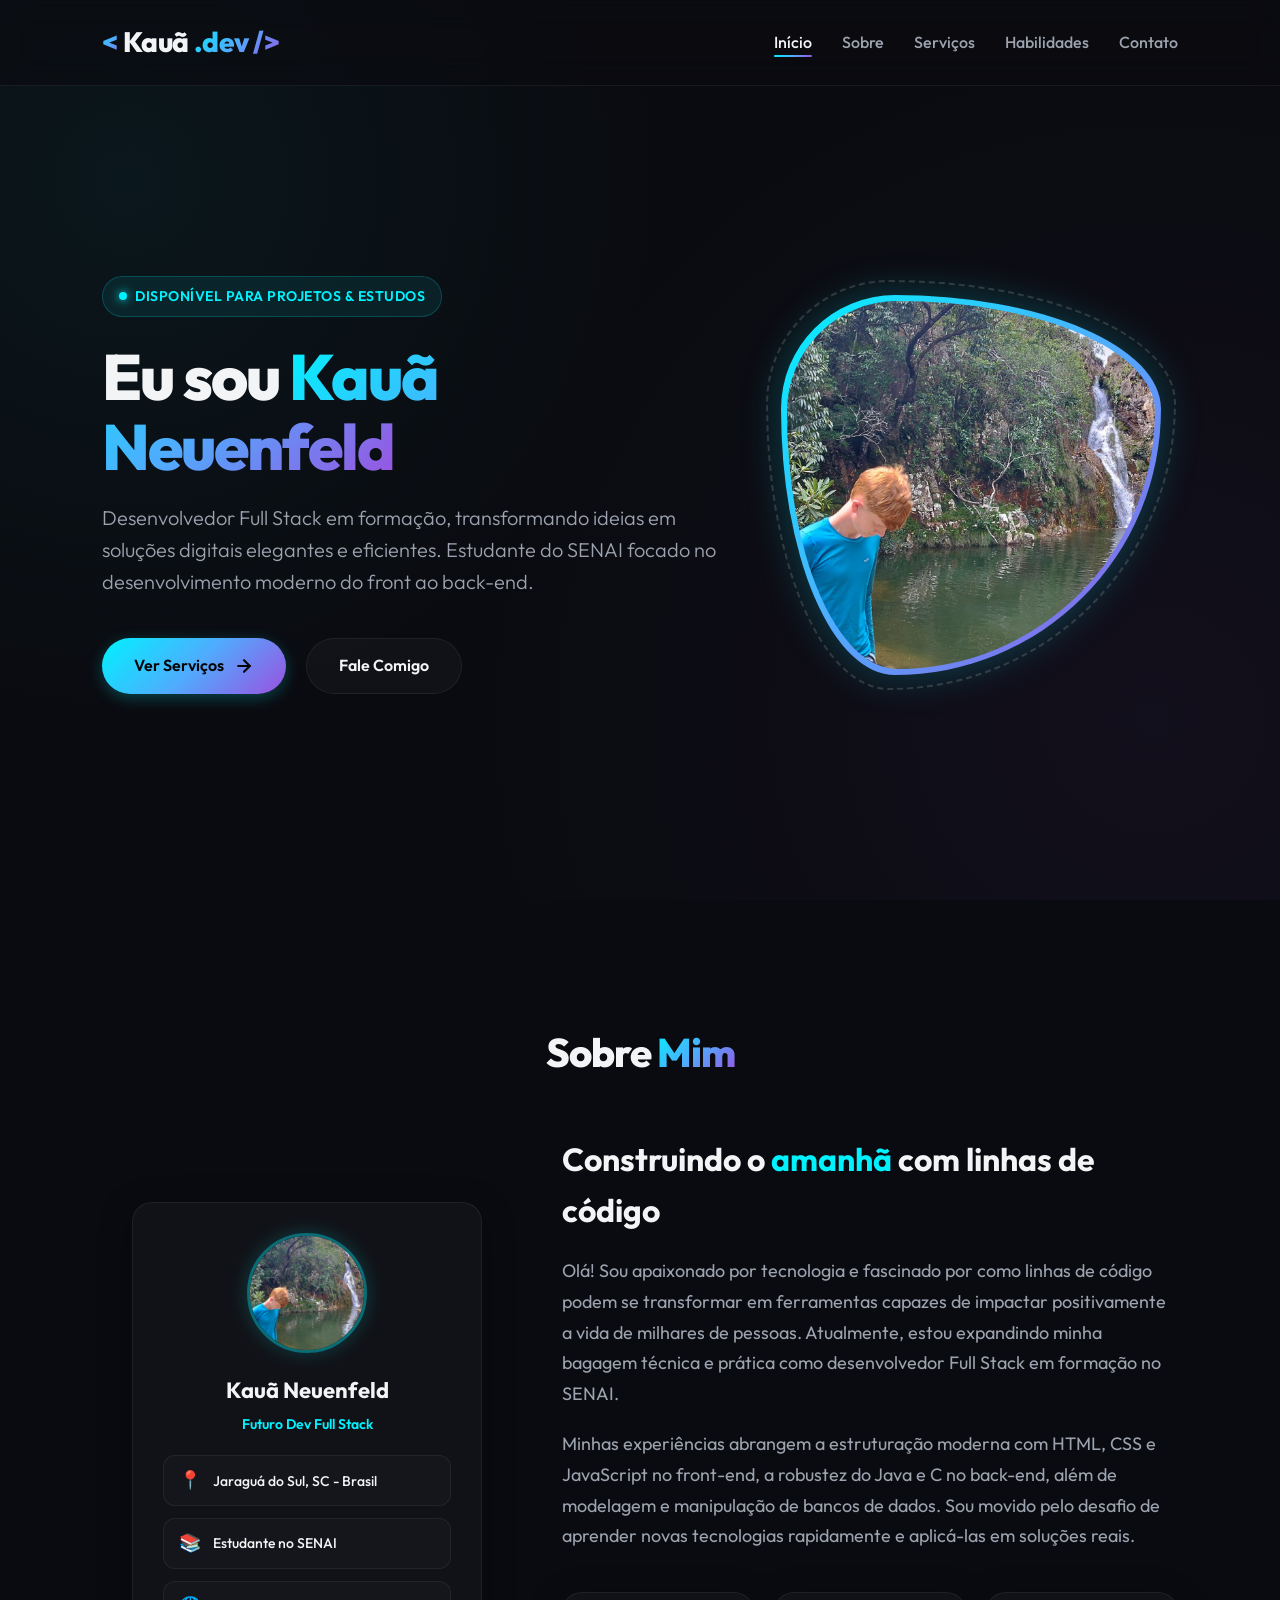
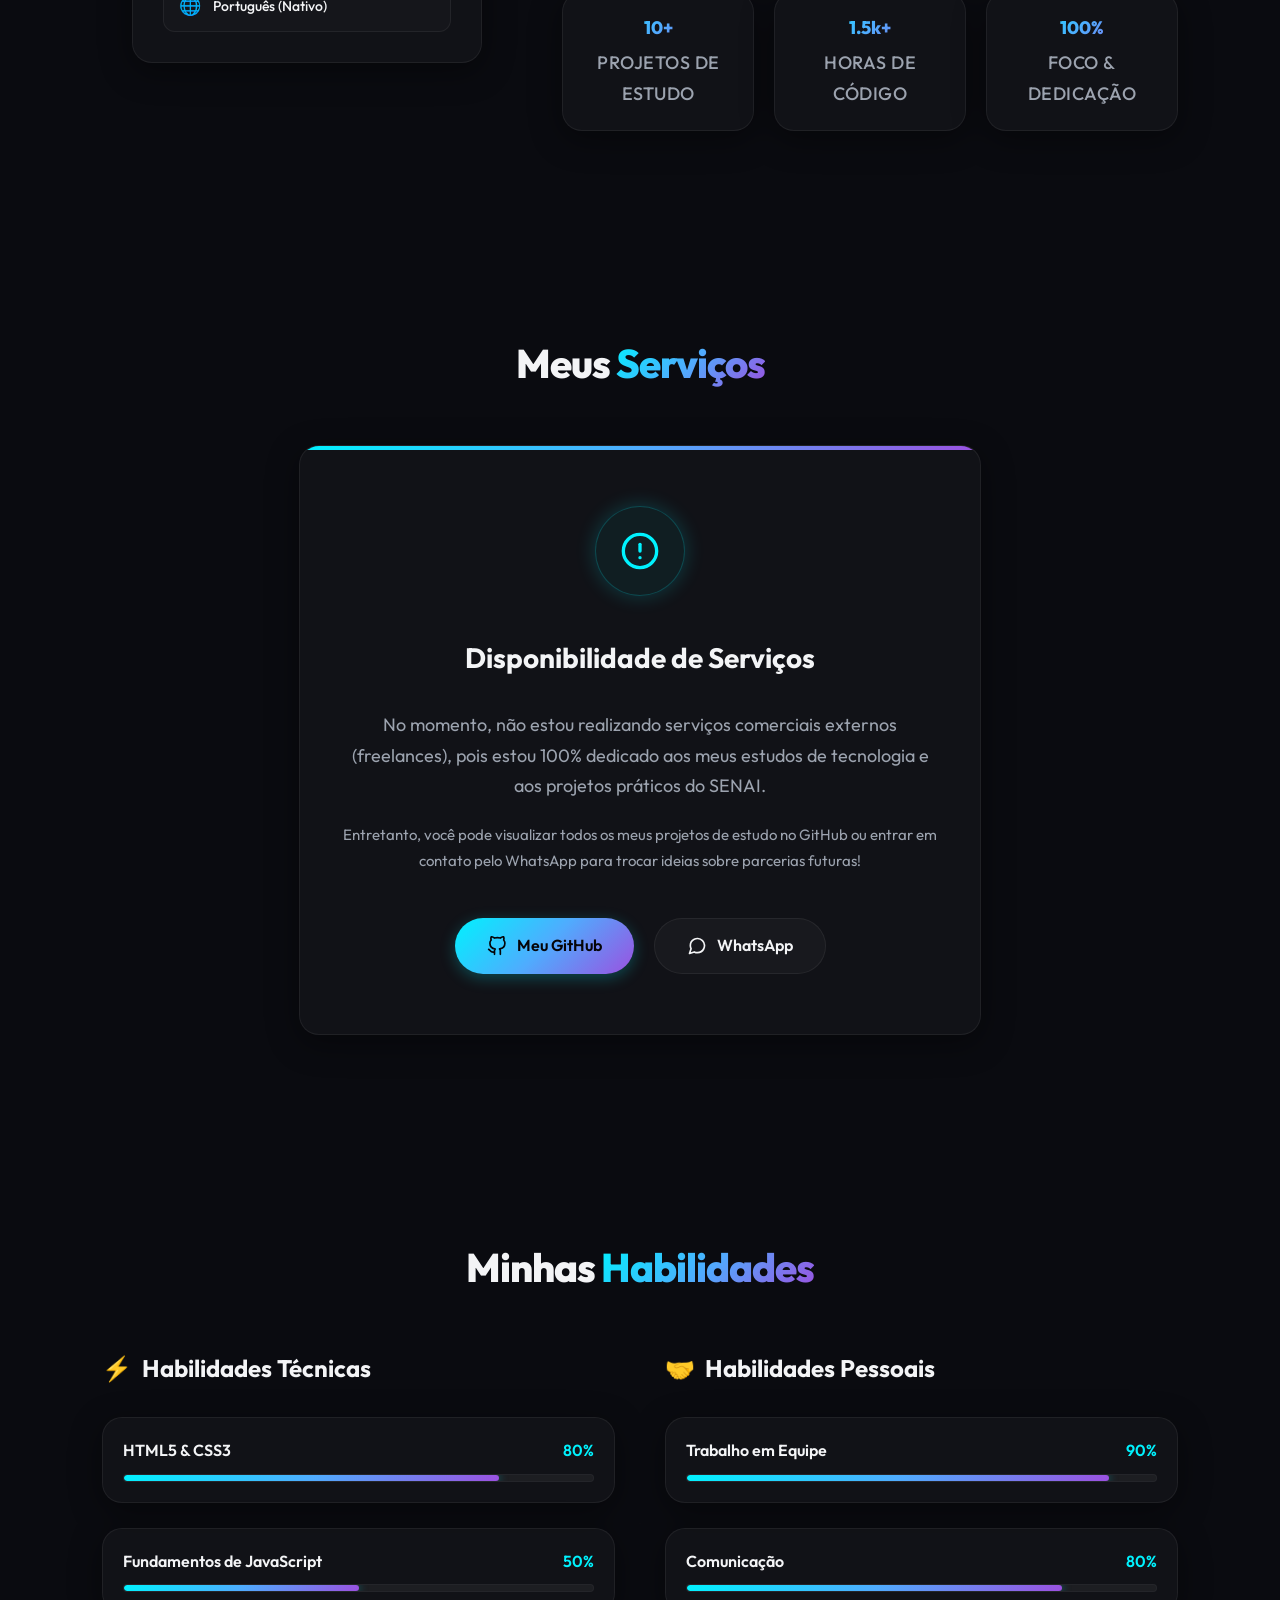
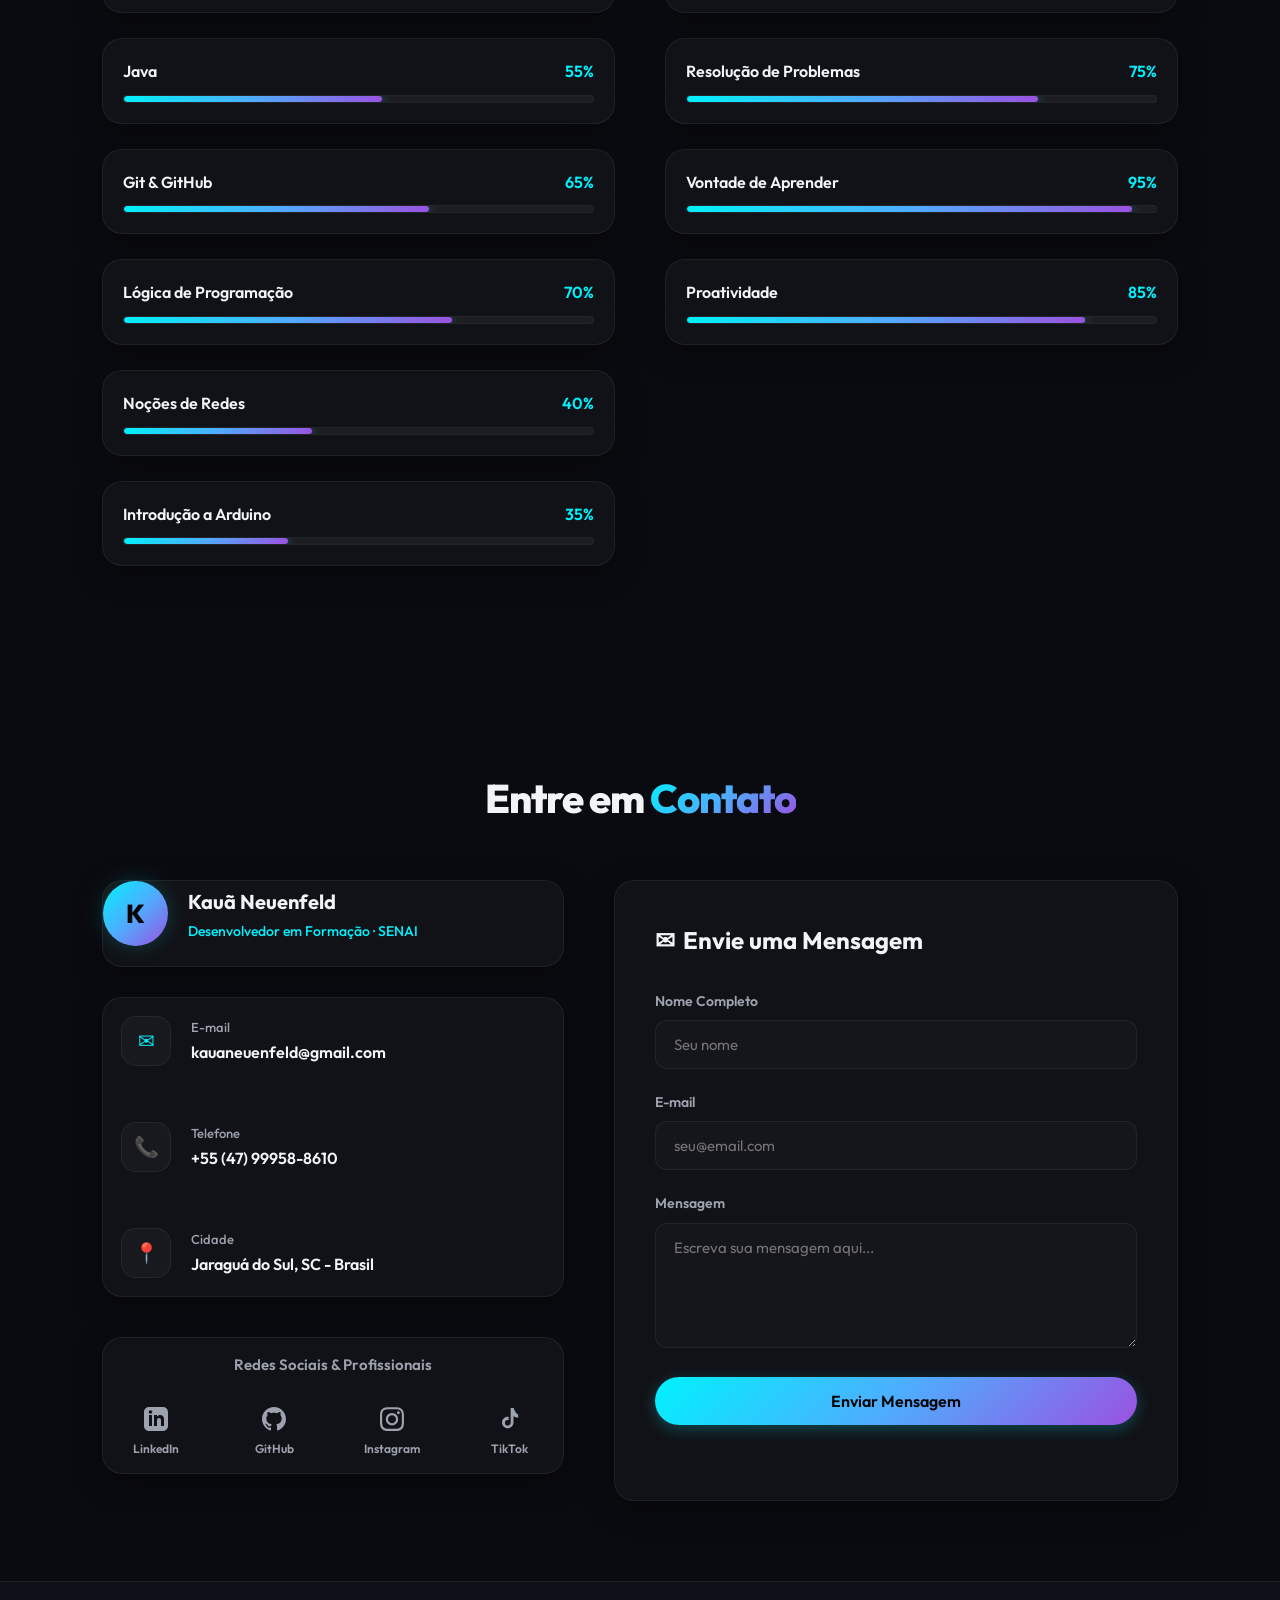
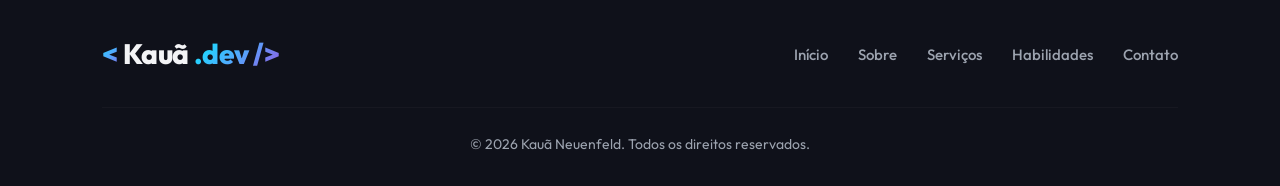
==== commit 7acb1755: "Update index.html" ====
--- a/index.html
+++ b/index.html
@@ -374,7 +374,9 @@
                 </a>
 
                 <a href="https://www.tiktok.com/@cenoouraa" target="_blank" class="social-card" id="social-tiktok">
-                  <svg viewBox="0 0 24 24"><path d="M12.525.02c1.31.02 2.61.1 3.86.31v3.52c-.68-.17-1.39-.27-2.12-.29-.02.93-.01 1.87-.01 2.8 1.15.2 2.23.75 3.08 1.57.85.83 1.42 1.9 1.63 3.07a7.712 7.712 0 0 1-5.11 8.58c-1.39.46-2.88.58-4.32.34a7.77 7.77 0 0 1-5.74-6.31c-.34-1.71-.12-3.48.65-5.04a7.86 7.86 0 0 1 5.3-4.36V7.47c-.64.12-1.25.4-1.77.82s-.92.96-1.16 1.59c-.25.64-.32 1.34-.21 2.03.11.69.4 1.33.84 1.85a4.29 4.29 0 0 0 5.41.97c.56-.31 1.02-.78 1.33-1.34.3-.57.44-1.22.4-1.87.01-3.66.01-7.32.01-10.98.66-.02 1.32-.01 1.98-.02.09.84.45 1.63 1.03 2.24.58.62 1.35 1.05 2.19 1.25v3.42c-.89-.19-1.71-.62-2.39-1.23-.67-.62-1.18-1.41-1.46-2.29-.02-1.2-.02-2.39-.02-3.59h-.02z"/></svg>
+                  <svg viewBox="0 0 48 48" fill="none" xmlns="http://www.w3.org/2000/svg">
+                    <path d="M34.1 8.128A9.478 9.478 0 0 1 31.659 2H25.3v30.267a5.714 5.714 0 0 1-5.708 4.933 5.714 5.714 0 0 1-5.714-5.714 5.714 5.714 0 0 1 5.714-5.714c.56 0 1.1.08 1.612.23V19.57a12.04 12.04 0 0 0-1.612-.108C13.1 19.462 8 24.562 8 30.953 8 37.344 13.1 42.444 19.492 42.444c6.39 0 11.49-5.1 11.49-11.491V18.629a16.02 16.02 0 0 0 9.351 2.977v-6.357a9.498 9.498 0 0 1-6.233-7.121z" fill="currentColor"/>
+                  </svg>
                   <span>TikTok</span>
                 </a>
               </div>
--- a/css/style.css
+++ b/css/style.css
@@ -116,7 +116,7 @@
 
 .logotipo span {
   background: var(--accent-gradient);
-  -webkit-background-clip: text;
+  background-clip: text;
   -webkit-text-fill-color: transparent;
 }
 
@@ -197,7 +197,7 @@
 
 .section-title span {
   background: var(--accent-gradient);
-  -webkit-background-clip: text;
+  background-clip: text;
   -webkit-text-fill-color: transparent;
 }
 
@@ -306,7 +306,7 @@
 
 .hero-text h1 span {
   background: var(--accent-gradient);
-  -webkit-background-clip: text;
+  background-clip: text;
   -webkit-text-fill-color: transparent;
 }
 
@@ -497,7 +497,7 @@
   font-size: 36px;
   font-weight: 800;
   background: var(--accent-gradient);
-  -webkit-background-clip: text;
+  background-clip: text;
   -webkit-text-fill-color: transparent;
   margin-bottom: 5px;
 }
